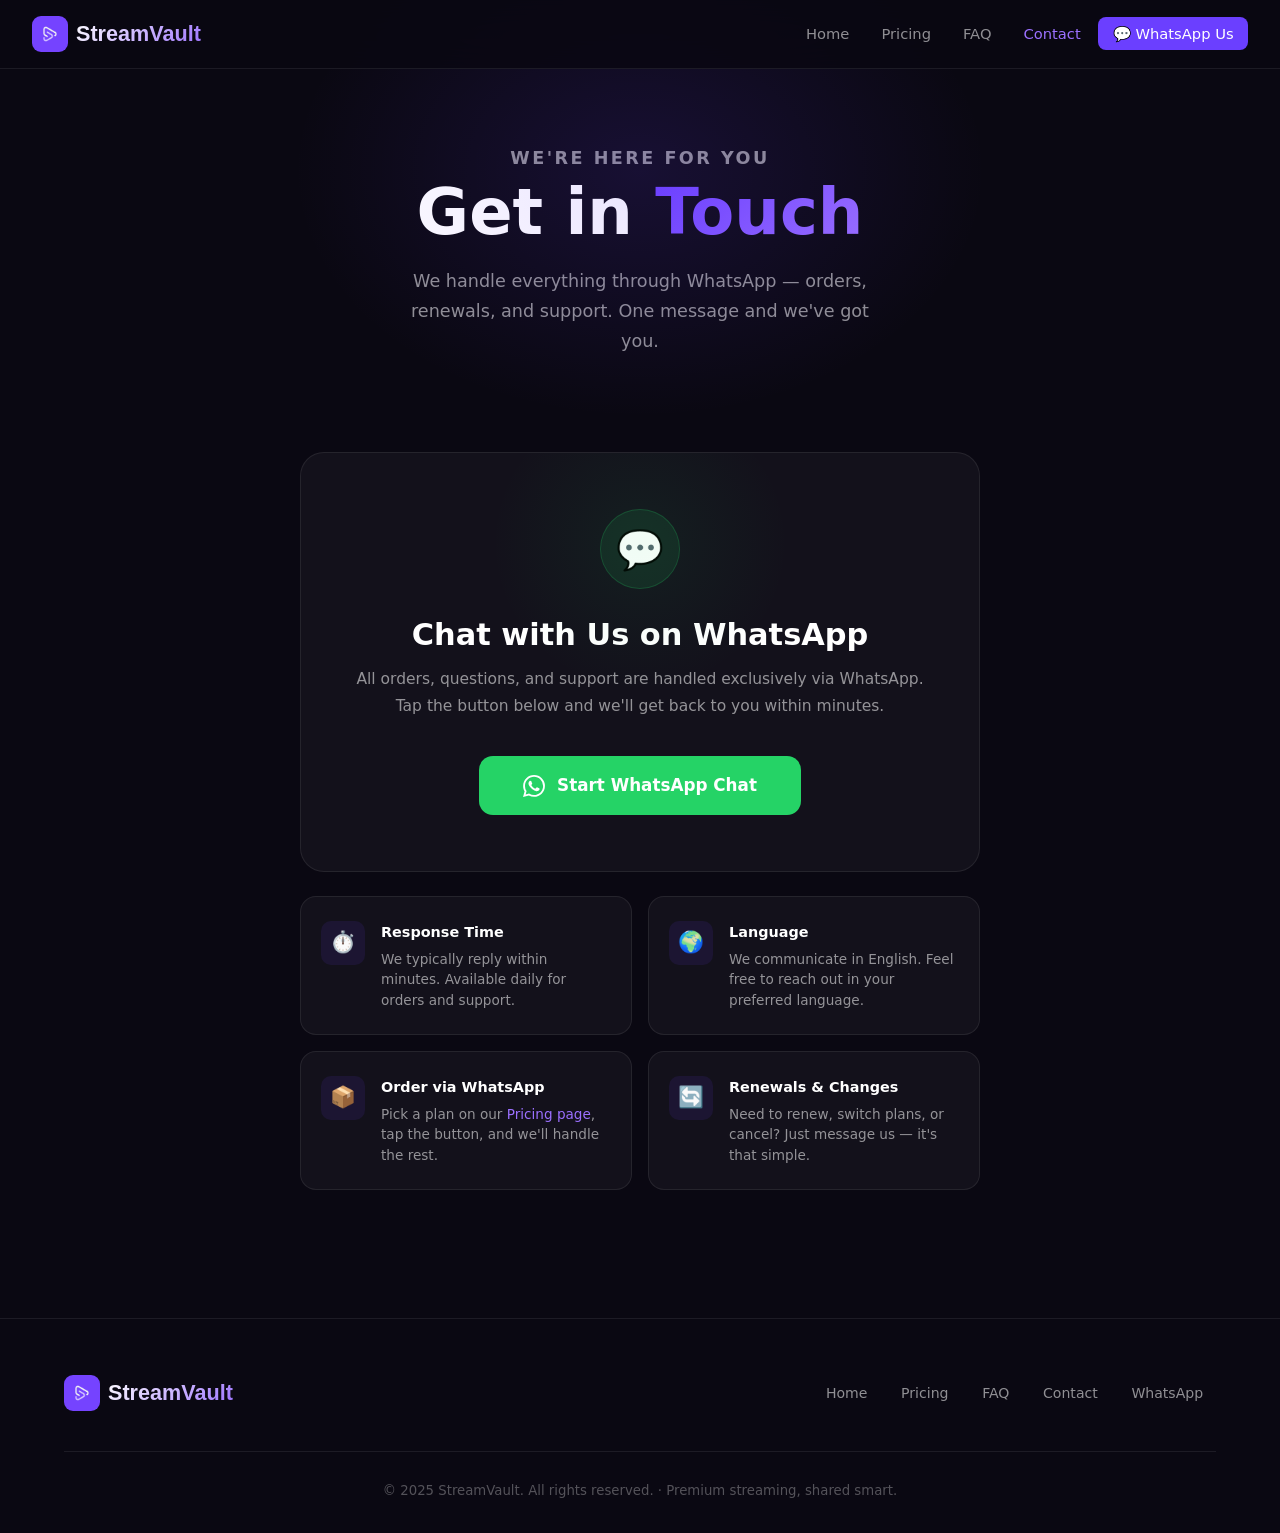
==== contact.html @ 56aa18d4 "Initial commit" ====
<!DOCTYPE html>
<html lang="en">
<head>
  <meta charset="UTF-8" />
  <meta name="viewport" content="width=device-width, initial-scale=1.0" />
  <title>Contact — StreamVault</title>
  <meta name="description" content="Get in touch with StreamVault via WhatsApp. We're available 24/7 to help you subscribe and manage your plans." />
  <link rel="preconnect" href="https://api.fontshare.com" />
  <link rel="stylesheet" href="https://api.fontshare.com/v2/css?f[]=clash-display@400,500,600,700&f[]=satoshi@400,500,700&display=swap" />
  <link rel="stylesheet" href="styles.css" />
</head>
<body>

<!-- ── Navbar ─────────────────────────────────────── -->
<nav class="navbar">
  <a href="index.html" class="logo">
    <div class="vault-icon"><img src="logo-icon.png.png" alt="StreamVault" /></div>
    <span class="name">StreamVault</span>
  </a>
  <ul class="nav-links">
    <li><a href="index.html">Home</a></li>
    <li><a href="pricing.html">Pricing</a></li>
    <li><a href="faq.html">FAQ</a></li>
    <li><a href="contact.html" class="active">Contact</a></li>
    <li><a href="https://wa.me/96170307798" target="_blank" rel="noopener" class="nav-cta">💬 WhatsApp Us</a></li>
  </ul>
  <button class="hamburger" aria-label="Toggle menu">
    <span></span><span></span><span></span>
  </button>
</nav>

<div class="mobile-menu">
  <a href="index.html">Home</a>
  <a href="pricing.html">Pricing</a>
  <a href="faq.html">FAQ</a>
  <a href="contact.html" class="active">Contact</a>
  <a href="https://wa.me/96170307798" target="_blank" rel="noopener" class="mob-cta">💬 WhatsApp Us</a>
</div>

<!-- ── Page Header ────────────────────────────────── -->
<div class="page-header">
  <div class="page-header-glow"></div>
  <div class="container">
    <p class="section-label">We're Here for You</p>
    <h1>Get in <span class="gradient-text">Touch</span></h1>
    <p>We handle everything through WhatsApp — orders, renewals, and support. One message and we've got you.</p>
  </div>
</div>

<!-- ── Contact Section ────────────────────────────── -->
<section class="section" style="padding-top: 1rem;">
  <div class="container">
    <div class="contact-wrap">

      <!-- Main WhatsApp Card -->
      <div class="contact-card fade-up">
        <div class="wa-icon-wrap">💬</div>
        <h2 class="contact-title">Chat with Us on WhatsApp</h2>
        <p class="contact-desc">
          All orders, questions, and support are handled exclusively via WhatsApp. Tap the button below and we'll get back to you within minutes.
        </p>
        <a href="https://wa.me/96170307798?text=Hi!%20I%20want%20to%20know%20more%20about%20StreamVault." target="_blank" rel="noopener" class="btn-wa-large">
          <svg width="22" height="22" viewBox="0 0 24 24" fill="currentColor" aria-hidden="true">
            <path d="M17.472 14.382c-.297-.149-1.758-.867-2.03-.967-.273-.099-.471-.148-.67.15-.197.297-.767.966-.94 1.164-.173.199-.347.223-.644.075-.297-.15-1.255-.463-2.39-1.475-.883-.788-1.48-1.761-1.653-2.059-.173-.297-.018-.458.13-.606.134-.133.298-.347.446-.52.149-.174.198-.298.298-.497.099-.198.05-.371-.025-.52-.075-.149-.669-1.612-.916-2.207-.242-.579-.487-.5-.669-.51-.173-.008-.371-.01-.57-.01-.198 0-.52.074-.792.372-.272.297-1.04 1.016-1.04 2.479 0 1.462 1.065 2.875 1.213 3.074.149.198 2.096 3.2 5.077 4.487.709.306 1.262.489 1.694.625.712.227 1.36.195 1.871.118.571-.085 1.758-.719 2.006-1.413.248-.694.248-1.289.173-1.413-.074-.124-.272-.198-.57-.347m-5.421 7.403h-.004a9.87 9.87 0 01-5.031-1.378l-.361-.214-3.741.982.998-3.648-.235-.374a9.86 9.86 0 01-1.51-5.26c.001-5.45 4.436-9.884 9.888-9.884 2.64 0 5.122 1.03 6.988 2.898a9.825 9.825 0 012.893 6.994c-.003 5.45-4.437 9.884-9.885 9.884m8.413-18.297A11.815 11.815 0 0012.05 0C5.495 0 .16 5.335.157 11.892c0 2.096.547 4.142 1.588 5.945L.057 24l6.305-1.654a11.882 11.882 0 005.683 1.448h.005c6.554 0 11.89-5.335 11.893-11.893a11.821 11.821 0 00-3.48-8.413Z"/>
          </svg>
          Start WhatsApp Chat
        </a>
      </div>

      <!-- Info Cards -->
      <div class="contact-info-grid">

        <div class="info-card fade-up">
          <div class="info-icon">⏱️</div>
          <div>
            <div class="info-title">Response Time</div>
            <div class="info-text">We typically reply within minutes. Available daily for orders and support.</div>
          </div>
        </div>

        <div class="info-card fade-up">
          <div class="info-icon">🌍</div>
          <div>
            <div class="info-title">Language</div>
            <div class="info-text">We communicate in English. Feel free to reach out in your preferred language.</div>
          </div>
        </div>

        <div class="info-card fade-up">
          <div class="info-icon">📦</div>
          <div>
            <div class="info-title">Order via WhatsApp</div>
            <div class="info-text">Pick a plan on our <a href="pricing.html" style="color:var(--accent);">Pricing page</a>, tap the button, and we'll handle the rest.</div>
          </div>
        </div>

        <div class="info-card fade-up">
          <div class="info-icon">🔄</div>
          <div>
            <div class="info-title">Renewals &amp; Changes</div>
            <div class="info-text">Need to renew, switch plans, or cancel? Just message us — it's that simple.</div>
          </div>
        </div>

      </div>

    </div>
  </div>
</section>

<!-- ── Footer ─────────────────────────────────────── -->
<footer>
  <div class="container">
    <div class="footer-inner">
      <a href="index.html" class="logo">
        <div class="vault-icon"><img src="logo-icon.png.png" alt="StreamVault" /></div>
        <span class="name">StreamVault</span>
      </a>
      <div class="footer-links">
        <a href="index.html">Home</a>
        <a href="pricing.html">Pricing</a>
        <a href="faq.html">FAQ</a>
        <a href="contact.html">Contact</a>
        <a href="https://wa.me/96170307798" target="_blank" rel="noopener">WhatsApp</a>
      </div>
    </div>
    <div class="footer-copy">
      © 2025 StreamVault. All rights reserved. · Premium streaming, shared smart.
    </div>
  </div>
</footer>

<script src="script.js"></script>
</body>
</html>
---- styles.css ----
@import url('https://api.fontshare.com/v2/css?f[]=clash-display@400,500,600,700&f[]=satoshi@400,500,700&display=swap');

:root {
  --bg: #0A0812;
  --bg-2: #0F0B1A;
  --primary: #6B3FFF;
  --accent: #9B70FF;
  --text: #FFFFFF;
  --text-muted: rgba(255,255,255,0.55);
  --text-dim: rgba(255,255,255,0.3);
  --card-bg: rgba(255,255,255,0.04);
  --card-border: rgba(255,255,255,0.08);
  --nav-bg: rgba(10,8,18,0.85);
}

*, *::before, *::after {
  margin: 0; padding: 0; box-sizing: border-box;
}

html { scroll-behavior: smooth; }

body {
  background-color: var(--bg);
  color: var(--text);
  font-family: 'Satoshi', 'Inter', system-ui, sans-serif;
  line-height: 1.6;
  overflow-x: hidden;
}

h1, h2, h3, h4, h5, h6 {
  font-family: 'Clash Display', 'Inter', system-ui, sans-serif;
  line-height: 1.2;
}

a { text-decoration: none; color: inherit; }
img { max-width: 100%; display: block; }

/* ─── Utility ──────────────────────────────────── */

.gradient-text {
  background: linear-gradient(135deg, var(--primary) 0%, var(--accent) 100%);
  -webkit-background-clip: text;
  -webkit-text-fill-color: transparent;
  background-clip: text;
}

.container {
  max-width: 1200px;
  margin: 0 auto;
  padding: 0 1.5rem;
}

.section { padding: 6rem 0; }
.text-center { text-align: center; }

.section-label {
  font-size: 0.82rem;
  font-weight: 700;
  letter-spacing: 0.14em;
  text-transform: uppercase;
  color: var(--accent);
  margin-bottom: 1rem;
}

.section-title {
  font-size: clamp(2rem, 4vw, 3rem);
  font-weight: 700;
  margin-bottom: 1.25rem;
}

.section-desc {
  font-size: 1.05rem;
  color: var(--text-muted);
  max-width: 540px;
  margin: 0 auto 3.5rem;
  line-height: 1.7;
}

.btn {
  display: inline-flex;
  align-items: center;
  gap: 0.5rem;
  padding: 0.8rem 1.8rem;
  border-radius: 10px;
  font-weight: 600;
  font-size: 0.95rem;
  cursor: pointer;
  transition: all 0.25s ease;
  border: none;
  font-family: inherit;
  white-space: nowrap;
}

.btn-primary {
  background: var(--primary);
  color: #fff;
}

.btn-primary:hover {
  background: var(--accent);
  transform: translateY(-2px);
  box-shadow: 0 8px 30px rgba(107,63,255,0.4);
}

.btn-outline {
  background: transparent;
  color: var(--text);
  border: 1px solid var(--card-border);
}

.btn-outline:hover {
  border-color: var(--primary);
  color: var(--accent);
  transform: translateY(-2px);
}

.btn-whatsapp {
  background: #25D366;
  color: #fff;
  width: 100%;
  justify-content: center;
  font-size: 0.9rem;
  border-radius: 10px;
}

.btn-whatsapp:hover {
  background: #1ebe5d;
  transform: translateY(-2px);
  box-shadow: 0 8px 24px rgba(37,211,102,0.3);
}

/* ─── Navbar ───────────────────────────────────── */

.navbar {
  position: fixed;
  top: 0; left: 0; right: 0;
  z-index: 999;
  padding: 1rem 2rem;
  background: var(--nav-bg);
  backdrop-filter: blur(24px);
  -webkit-backdrop-filter: blur(24px);
  border-bottom: 1px solid var(--card-border);
  display: flex;
  align-items: center;
  justify-content: space-between;
  gap: 2rem;
}

.logo {
  font-family: 'Clash Display', sans-serif;
  font-size: 1.35rem;
  font-weight: 700;
  display: flex;
  align-items: center;
  gap: 0.5rem;
  white-space: nowrap;
}

.logo .vault-icon {
  width: 36px; height: 36px;
  border-radius: 9px;
  overflow: hidden;
  flex-shrink: 0;
  display: flex;
  align-items: center;
  justify-content: center;
}

.logo .vault-icon img {
  width: 100%;
  height: 100%;
  object-fit: cover;
  display: block;
}

.logo .name {
  background: linear-gradient(135deg, #fff, var(--accent));
  -webkit-background-clip: text;
  -webkit-text-fill-color: transparent;
  background-clip: text;
}

.nav-links {
  display: flex;
  align-items: center;
  gap: 0.2rem;
  list-style: none;
}

.nav-links a {
  padding: 0.5rem 0.9rem;
  border-radius: 8px;
  color: var(--text-muted);
  font-weight: 500;
  font-size: 0.92rem;
  transition: all 0.2s;
}

.nav-links a:hover { color: var(--text); background: rgba(255,255,255,0.05); }
.nav-links a.active { color: var(--accent); }

.nav-cta {
  background: var(--primary) !important;
  color: #fff !important;
}

.nav-cta:hover {
  background: var(--accent) !important;
  box-shadow: 0 4px 20px rgba(107,63,255,0.4);
}

.hamburger {
  display: none;
  flex-direction: column;
  gap: 5px;
  cursor: pointer;
  background: none;
  border: none;
  padding: 6px;
}

.hamburger span {
  display: block; width: 22px; height: 2px;
  background: var(--text); border-radius: 2px;
  transition: all 0.3s;
}

.hamburger.open span:nth-child(1) { transform: translateY(7px) rotate(45deg); }
.hamburger.open span:nth-child(2) { opacity: 0; }
.hamburger.open span:nth-child(3) { transform: translateY(-7px) rotate(-45deg); }

.mobile-menu {
  display: none;
  position: fixed;
  top: 65px; left: 0; right: 0;
  background: var(--bg-2);
  border-bottom: 1px solid var(--card-border);
  padding: 0.75rem 1rem 1rem;
  z-index: 998;
  flex-direction: column;
  gap: 0.2rem;
}

.mobile-menu.open { display: flex; }

.mobile-menu a {
  padding: 0.75rem 1rem;
  border-radius: 8px;
  color: var(--text-muted);
  font-weight: 500;
  font-size: 0.95rem;
  transition: all 0.2s;
}

.mobile-menu a:hover, .mobile-menu a.active {
  background: rgba(255,255,255,0.05); color: var(--text);
}

.mobile-menu .mob-cta {
  background: var(--primary);
  color: #fff !important;
  text-align: center;
  margin-top: 0.5rem;
}

/* ─── Hero ─────────────────────────────────────── */

.hero {
  padding: 10rem 0 6rem;
  position: relative;
  overflow: hidden;
  text-align: center;
}

.hero-glow {
  position: absolute;
  top: -200px; left: 50%;
  transform: translateX(-50%);
  width: 900px; height: 700px;
  background: radial-gradient(ellipse at center, rgba(107,63,255,0.16) 0%, transparent 68%);
  pointer-events: none;
}

.hero-badge {
  display: inline-flex;
  align-items: center;
  gap: 0.5rem;
  background: rgba(107,63,255,0.1);
  border: 1px solid rgba(107,63,255,0.28);
  padding: 0.4rem 1.1rem;
  border-radius: 999px;
  font-size: 0.85rem;
  font-weight: 600;
  color: var(--accent);
  margin-bottom: 1.75rem;
}

.hero-title {
  font-size: clamp(2.8rem, 7vw, 5.5rem);
  font-weight: 700;
  margin-bottom: 1.5rem;
  letter-spacing: -0.02em;
}

.hero-sub {
  font-size: clamp(1rem, 2vw, 1.2rem);
  color: var(--text-muted);
  max-width: 520px;
  margin: 0 auto 2.5rem;
  line-height: 1.7;
}

.hero-ctas {
  display: flex;
  gap: 1rem;
  justify-content: center;
  flex-wrap: wrap;
}

.hero-scroll {
  margin-top: 5rem;
  display: flex;
  justify-content: center;
}

.scroll-indicator {
  width: 26px; height: 42px;
  border: 2px solid var(--card-border);
  border-radius: 13px;
  position: relative;
}

.scroll-indicator::after {
  content: '';
  position: absolute;
  top: 6px; left: 50%;
  transform: translateX(-50%);
  width: 4px; height: 8px;
  background: var(--accent);
  border-radius: 2px;
  animation: scroll-bounce 1.6s ease-in-out infinite;
}

@keyframes scroll-bounce {
  0%, 100% { transform: translateX(-50%) translateY(0); opacity: 1; }
  75% { transform: translateX(-50%) translateY(12px); opacity: 0; }
}

/* ─── Stats ────────────────────────────────────── */

.stats {
  padding: 3.5rem 0;
  border-top: 1px solid var(--card-border);
  border-bottom: 1px solid var(--card-border);
}

.stats-grid {
  display: grid;
  grid-template-columns: repeat(4, 1fr);
  gap: 1rem;
}

.stat-item { text-align: center; padding: 1.5rem 1rem; }

.stat-value {
  font-family: 'Clash Display', sans-serif;
  font-size: 2.75rem;
  font-weight: 700;
  background: linear-gradient(135deg, var(--primary), var(--accent));
  -webkit-background-clip: text;
  -webkit-text-fill-color: transparent;
  background-clip: text;
  line-height: 1;
  margin-bottom: 0.45rem;
}

.stat-label {
  font-size: 0.88rem;
  color: var(--text-muted);
}

/* ─── Services Grid ────────────────────────────── */

.services-grid {
  display: grid;
  grid-template-columns: repeat(3, 1fr);
  gap: 1.25rem;
}

.service-tile {
  background: var(--card-bg);
  border: 1px solid var(--card-border);
  border-radius: 16px;
  padding: 1.6rem 1.5rem;
  display: flex;
  align-items: center;
  gap: 1rem;
  transition: all 0.3s;
}

.service-tile:hover {
  border-color: rgba(107,63,255,0.38);
  background: rgba(107,63,255,0.06);
  transform: translateY(-3px);
  box-shadow: 0 12px 40px rgba(107,63,255,0.1);
}

.service-tile-icon {
  font-size: 1.9rem;
  width: 52px; height: 52px;
  display: flex; align-items: center; justify-content: center;
  background: rgba(107,63,255,0.1);
  border-radius: 12px;
  flex-shrink: 0;
}

.service-tile-name {
  font-family: 'Clash Display', sans-serif;
  font-weight: 600;
  font-size: 1rem;
}

.service-tile-sub {
  font-size: 0.83rem;
  color: var(--text-muted);
  margin-top: 0.2rem;
}

/* ─── How It Works ─────────────────────────────── */

.how-it-works {
  padding: 6rem 0;
  background: linear-gradient(180deg, transparent, rgba(107,63,255,0.04) 50%, transparent);
}

.steps-grid {
  display: grid;
  grid-template-columns: repeat(3, 1fr);
  gap: 2rem;
  position: relative;
}

.steps-grid::before {
  content: '';
  position: absolute;
  top: 28px;
  left: calc(16.67% + 1.5rem);
  right: calc(16.67% + 1.5rem);
  height: 1px;
  background: linear-gradient(90deg, transparent, var(--primary), var(--accent), transparent);
  opacity: 0.35;
  pointer-events: none;
}

.step-card {
  background: var(--card-bg);
  border: 1px solid var(--card-border);
  border-radius: 18px;
  padding: 2rem 1.75rem;
  text-align: center;
  transition: all 0.3s;
}

.step-card:hover {
  border-color: rgba(107,63,255,0.38);
  transform: translateY(-5px);
  box-shadow: 0 16px 50px rgba(107,63,255,0.12);
}

.step-number {
  width: 56px; height: 56px;
  background: linear-gradient(135deg, var(--primary), var(--accent));
  border-radius: 14px;
  display: flex; align-items: center; justify-content: center;
  font-family: 'Clash Display', sans-serif;
  font-size: 1.4rem;
  font-weight: 700;
  margin: 0 auto 1.25rem;
}

.step-title {
  font-size: 1.05rem;
  font-weight: 600;
  margin-bottom: 0.75rem;
}

.step-desc {
  font-size: 0.9rem;
  color: var(--text-muted);
  line-height: 1.7;
}

/* ─── CTA Section ──────────────────────────────── */

.cta-section { padding: 6rem 0; }

.cta-card {
  background: linear-gradient(135deg, rgba(107,63,255,0.14) 0%, rgba(155,112,255,0.07) 100%);
  border: 1px solid rgba(107,63,255,0.25);
  border-radius: 24px;
  padding: 5rem 2rem;
  text-align: center;
  position: relative;
  overflow: hidden;
}

.cta-card::before {
  content: '';
  position: absolute;
  top: -80px; left: 50%;
  transform: translateX(-50%);
  width: 400px; height: 400px;
  background: radial-gradient(circle, rgba(107,63,255,0.18), transparent 70%);
  pointer-events: none;
}

.cta-title {
  font-size: clamp(1.8rem, 3.5vw, 2.75rem);
  font-weight: 700;
  margin-bottom: 1rem;
}

.cta-desc {
  color: var(--text-muted);
  font-size: 1.05rem;
  margin-bottom: 2rem;
  max-width: 480px;
  margin-left: auto;
  margin-right: auto;
}

.cta-buttons {
  display: flex;
  gap: 1rem;
  justify-content: center;
  flex-wrap: wrap;
}

/* ─── Page Header ──────────────────────────────── */

.page-header {
  padding: 9rem 0 5rem;
  text-align: center;
  position: relative;
  overflow: hidden;
}

.page-header-glow {
  position: absolute;
  top: -80px; left: 50%;
  transform: translateX(-50%);
  width: 700px; height: 500px;
  background: radial-gradient(ellipse, rgba(107,63,255,0.14) 0%, transparent 70%);
  pointer-events: none;
}

.page-header h1 {
  font-size: clamp(2.5rem, 5vw, 4rem);
  font-weight: 700;
  margin-bottom: 1rem;
}

.page-header p {
  font-size: 1.1rem;
  color: var(--text-muted);
  max-width: 480px;
  margin: 0 auto;
  line-height: 1.7;
}

/* ─── Pricing Cards ────────────────────────────── */

.pricing-grid {
  display: grid;
  grid-template-columns: repeat(3, 1fr);
  gap: 1.5rem;
  align-items: start;
}

.pricing-card {
  background: var(--card-bg);
  border: 1px solid var(--card-border);
  border-radius: 22px;
  padding: 2.25rem;
  display: flex;
  flex-direction: column;
  position: relative;
  overflow: hidden;
  transition: all 0.3s;
}

.pricing-card:hover {
  border-color: rgba(107,63,255,0.4);
  transform: translateY(-6px);
  box-shadow: 0 24px 64px rgba(107,63,255,0.15);
}

.pricing-card.featured {
  background: linear-gradient(160deg, rgba(107,63,255,0.16) 0%, rgba(155,112,255,0.07) 100%);
  border-color: rgba(107,63,255,0.5);
}

.pricing-card.featured::before {
  content: '';
  position: absolute;
  top: 0; left: 0; right: 0;
  height: 3px;
  background: linear-gradient(90deg, var(--primary), var(--accent));
}

.popular-badge {
  position: absolute;
  top: 1.5rem; right: 1.5rem;
  background: linear-gradient(135deg, var(--primary), var(--accent));
  color: #fff;
  font-size: 0.7rem;
  font-weight: 700;
  letter-spacing: 0.1em;
  text-transform: uppercase;
  padding: 0.3rem 0.8rem;
  border-radius: 999px;
}

.card-icon {
  font-size: 2.25rem;
  margin-bottom: 0.75rem;
}

.card-name {
  font-size: 1.3rem;
  font-weight: 700;
  margin-bottom: 0.15rem;
}

.card-price {
  margin: 1.1rem 0 1.6rem;
}

.card-price .currency {
  font-family: 'Clash Display', sans-serif;
  font-size: 1.2rem;
  font-weight: 600;
  color: var(--accent);
  vertical-align: super;
}

.card-price .amount {
  font-family: 'Clash Display', sans-serif;
  font-size: 2.8rem;
  font-weight: 700;
  background: linear-gradient(135deg, var(--primary), var(--accent));
  -webkit-background-clip: text;
  -webkit-text-fill-color: transparent;
  background-clip: text;
  line-height: 1;
}

.card-price .period {
  font-size: 0.9rem;
  color: var(--text-muted);
  margin-left: 0.2rem;
}

.card-divider {
  border: none;
  border-top: 1px solid var(--card-border);
  margin-bottom: 1.5rem;
}

.card-features {
  list-style: none;
  display: flex;
  flex-direction: column;
  gap: 0.7rem;
  margin-bottom: 1.75rem;
  flex: 1;
}

.card-features li {
  display: flex;
  align-items: flex-start;
  gap: 0.65rem;
  font-size: 0.9rem;
  color: var(--text-muted);
}

.card-features li .check {
  color: var(--accent);
  font-weight: 700;
  font-size: 0.85rem;
  margin-top: 2px;
  flex-shrink: 0;
}

/* ─── FAQ ──────────────────────────────────────── */

.faq-list {
  max-width: 760px;
  margin: 0 auto;
  display: flex;
  flex-direction: column;
  gap: 1rem;
}

.faq-item {
  background: var(--card-bg);
  border: 1px solid var(--card-border);
  border-radius: 14px;
  overflow: hidden;
  transition: border-color 0.3s;
}

.faq-item.open { border-color: rgba(107,63,255,0.38); }

.faq-question {
  width: 100%;
  background: none;
  border: none;
  padding: 1.4rem 1.6rem;
  display: flex;
  align-items: center;
  justify-content: space-between;
  gap: 1rem;
  cursor: pointer;
  text-align: left;
  font-family: 'Clash Display', 'Inter', sans-serif;
  font-size: 1rem;
  font-weight: 600;
  color: var(--text);
  transition: color 0.3s;
}

.faq-question:hover { color: var(--accent); }

.faq-icon {
  width: 30px; height: 30px;
  background: rgba(107,63,255,0.1);
  border-radius: 50%;
  display: flex; align-items: center; justify-content: center;
  flex-shrink: 0;
  transition: all 0.3s;
  color: var(--accent);
  font-size: 1.2rem;
  font-weight: 300;
  line-height: 1;
}

.faq-item.open .faq-icon {
  background: var(--primary);
  color: #fff;
  transform: rotate(45deg);
}

.faq-answer {
  max-height: 0;
  overflow: hidden;
  transition: max-height 0.38s ease;
}

.faq-answer-inner {
  padding: 0 1.6rem 1.4rem;
  border-top: 1px solid var(--card-border);
  padding-top: 1.1rem;
  color: var(--text-muted);
  font-size: 0.95rem;
  line-height: 1.75;
}

/* ─── Contact ──────────────────────────────────── */

.contact-wrap {
  max-width: 680px;
  margin: 0 auto;
}

.contact-card {
  background: var(--card-bg);
  border: 1px solid var(--card-border);
  border-radius: 24px;
  padding: 3.5rem 2.5rem;
  text-align: center;
  margin-bottom: 1.5rem;
  position: relative;
  overflow: hidden;
}

.contact-card::before {
  content: '';
  position: absolute;
  top: -60px; left: 50%;
  transform: translateX(-50%);
  width: 300px; height: 300px;
  background: radial-gradient(circle, rgba(37,211,102,0.07), transparent 70%);
  pointer-events: none;
}

.wa-icon-wrap {
  width: 80px; height: 80px;
  background: rgba(37,211,102,0.1);
  border: 1px solid rgba(37,211,102,0.2);
  border-radius: 50%;
  display: flex; align-items: center; justify-content: center;
  font-size: 2.4rem;
  margin: 0 auto 1.75rem;
}

.contact-title {
  font-size: 1.9rem;
  font-weight: 700;
  margin-bottom: 0.75rem;
}

.contact-desc {
  color: var(--text-muted);
  margin-bottom: 2.25rem;
  line-height: 1.75;
  font-size: 0.97rem;
}

.btn-wa-large {
  display: inline-flex;
  align-items: center;
  gap: 0.75rem;
  background: #25D366;
  color: #fff;
  padding: 1rem 2.75rem;
  border-radius: 14px;
  font-size: 1.05rem;
  font-weight: 700;
  transition: all 0.25s;
}

.btn-wa-large:hover {
  background: #1ebe5d;
  transform: translateY(-3px);
  box-shadow: 0 14px 40px rgba(37,211,102,0.32);
}

.contact-info-grid {
  display: grid;
  grid-template-columns: repeat(2, 1fr);
  gap: 1rem;
}

.info-card {
  background: var(--card-bg);
  border: 1px solid var(--card-border);
  border-radius: 16px;
  padding: 1.5rem 1.25rem;
  display: flex;
  align-items: flex-start;
  gap: 1rem;
  transition: border-color 0.3s;
}

.info-card:hover { border-color: rgba(107,63,255,0.3); }

.info-icon {
  font-size: 1.3rem;
  width: 44px; height: 44px;
  background: rgba(107,63,255,0.1);
  border-radius: 10px;
  display: flex; align-items: center; justify-content: center;
  flex-shrink: 0;
}

.info-title {
  font-weight: 700;
  font-size: 0.9rem;
  margin-bottom: 0.3rem;
}

.info-text {
  font-size: 0.85rem;
  color: var(--text-muted);
  line-height: 1.5;
}

/* ─── Footer ───────────────────────────────────── */

footer {
  border-top: 1px solid var(--card-border);
  padding: 3.5rem 0 2rem;
  margin-top: 2rem;
}

.footer-inner {
  display: flex;
  align-items: center;
  justify-content: space-between;
  gap: 2rem;
  flex-wrap: wrap;
  margin-bottom: 2.5rem;
}

.footer-links {
  display: flex;
  gap: 0.5rem;
  flex-wrap: wrap;
  align-items: center;
}

.footer-links a {
  padding: 0.4rem 0.8rem;
  border-radius: 6px;
  color: var(--text-muted);
  font-size: 0.88rem;
  transition: color 0.2s;
}

.footer-links a:hover { color: var(--text); }

.footer-copy {
  text-align: center;
  color: var(--text-dim);
  font-size: 0.83rem;
  border-top: 1px solid var(--card-border);
  padding-top: 1.75rem;
}

/* ─── Brand Logos ──────────────────────────────── */

.brand-logo {
  border-radius: 14px;
  display: flex;
  align-items: center;
  justify-content: center;
  flex-shrink: 0;
}

.brand-logo img {
  object-fit: contain;
  display: block;
}

.brand-letter {
  font-family: 'Clash Display', sans-serif;
  font-weight: 700;
  color: #fff;
  line-height: 1;
}

/* Inside pricing cards */
.pricing-card .brand-logo {
  width: 60px; height: 60px;
  border-radius: 14px;
  margin-bottom: 1rem;
}
.pricing-card .brand-logo img { width: 34px; height: 34px; }
.pricing-card .brand-letter { font-size: 1.7rem; }

/* Inside service tiles */
.service-tile .brand-logo {
  width: 52px; height: 52px;
  border-radius: 12px;
}
.service-tile .brand-logo img { width: 28px; height: 28px; }
.service-tile .brand-letter { font-size: 1.4rem; }

/* Brand background colors */
.bg-netflix  { background: #E50914; }
.bg-shahid   { background: #0E4FF5; }
.bg-disney   { background: #0C3992; }
.bg-amazon   { background: #FF9900; }
.bg-spotify  { background: #1DB954; }
.bg-anghami  { background: #E8154B; }

/* ─── Animations ───────────────────────────────── */

.fade-up {
  opacity: 0;
  transform: translateY(28px);
  transition: opacity 0.65s ease, transform 0.65s ease;
}

.fade-up.visible {
  opacity: 1;
  transform: translateY(0);
}

/* Staggered children */
.fade-up:nth-child(2) { transition-delay: 0.08s; }
.fade-up:nth-child(3) { transition-delay: 0.16s; }
.fade-up:nth-child(4) { transition-delay: 0.24s; }
.fade-up:nth-child(5) { transition-delay: 0.32s; }
.fade-up:nth-child(6) { transition-delay: 0.40s; }

/* ─── Responsive ───────────────────────────────── */

@media (max-width: 960px) {
  .services-grid, .steps-grid, .pricing-grid {
    grid-template-columns: repeat(2, 1fr);
  }
  .stats-grid { grid-template-columns: repeat(2, 1fr); }
  .steps-grid::before { display: none; }
}

@media (max-width: 600px) {
  .navbar { padding: 0.9rem 1.25rem; }
  .nav-links { display: none; }
  .hamburger { display: flex; }

  .services-grid, .steps-grid, .pricing-grid, .contact-info-grid {
    grid-template-columns: 1fr;
  }

  .section { padding: 4rem 0; }
  .hero { padding: 8.5rem 0 5rem; }
  .cta-card { padding: 3.5rem 1.5rem; }
  .contact-card { padding: 2.5rem 1.5rem; }
  .hero-ctas, .cta-buttons { flex-direction: column; align-items: center; }
  .pricing-card.featured { order: -1; }
  .footer-inner { flex-direction: column; text-align: center; }
  .footer-links { justify-content: center; }
  .stat-value { font-size: 2.2rem; }
}
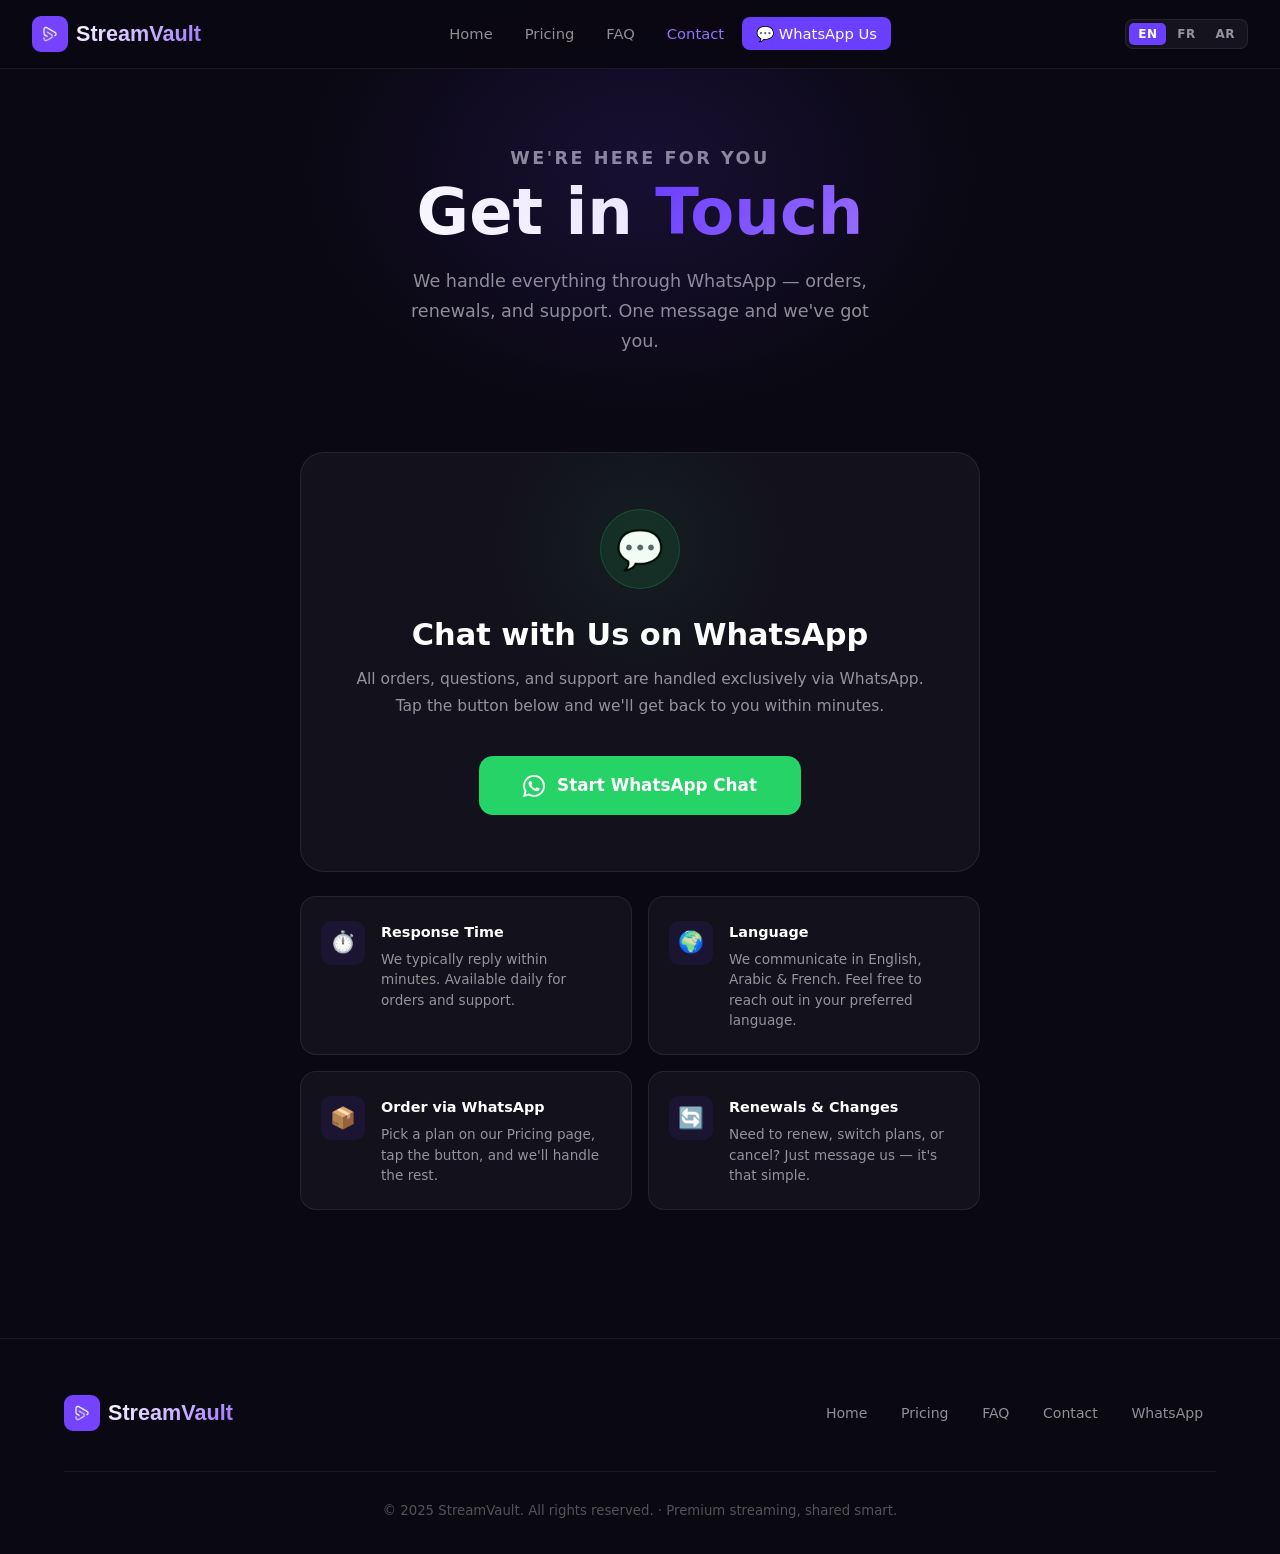
==== commit d0de8d77: "Add per-card billing toggle and EN/FR/AR language switcher" ====
--- a/contact.html
+++ b/contact.html
@@ -18,32 +18,37 @@
     <span class="name">StreamVault</span>
   </a>
   <ul class="nav-links">
-    <li><a href="index.html">Home</a></li>
-    <li><a href="pricing.html">Pricing</a></li>
-    <li><a href="faq.html">FAQ</a></li>
-    <li><a href="contact.html" class="active">Contact</a></li>
-    <li><a href="https://wa.me/96170307798" target="_blank" rel="noopener" class="nav-cta">💬 WhatsApp Us</a></li>
+    <li><a href="index.html" data-i18n="nav.home">Home</a></li>
+    <li><a href="pricing.html" data-i18n="nav.pricing">Pricing</a></li>
+    <li><a href="faq.html" data-i18n="nav.faq">FAQ</a></li>
+    <li><a href="contact.html" class="active" data-i18n="nav.contact">Contact</a></li>
+    <li><a href="https://wa.me/96170307798" target="_blank" rel="noopener" class="nav-cta" data-i18n="nav.whatsapp">💬 WhatsApp Us</a></li>
   </ul>
+  <div class="lang-switcher">
+    <button class="lang-btn active" data-lang="en">EN</button>
+    <button class="lang-btn" data-lang="fr">FR</button>
+    <button class="lang-btn" data-lang="ar">AR</button>
+  </div>
   <button class="hamburger" aria-label="Toggle menu">
     <span></span><span></span><span></span>
   </button>
 </nav>
 
 <div class="mobile-menu">
-  <a href="index.html">Home</a>
-  <a href="pricing.html">Pricing</a>
-  <a href="faq.html">FAQ</a>
-  <a href="contact.html" class="active">Contact</a>
-  <a href="https://wa.me/96170307798" target="_blank" rel="noopener" class="mob-cta">💬 WhatsApp Us</a>
+  <a href="index.html" data-i18n="nav.home">Home</a>
+  <a href="pricing.html" data-i18n="nav.pricing">Pricing</a>
+  <a href="faq.html" data-i18n="nav.faq">FAQ</a>
+  <a href="contact.html" class="active" data-i18n="nav.contact">Contact</a>
+  <a href="https://wa.me/96170307798" target="_blank" rel="noopener" class="mob-cta" data-i18n="nav.whatsapp">💬 WhatsApp Us</a>
 </div>
 
 <!-- ── Page Header ────────────────────────────────── -->
 <div class="page-header">
   <div class="page-header-glow"></div>
   <div class="container">
-    <p class="section-label">We're Here for You</p>
-    <h1>Get in <span class="gradient-text">Touch</span></h1>
-    <p>We handle everything through WhatsApp — orders, renewals, and support. One message and we've got you.</p>
+    <p class="section-label" data-i18n="contact.label">We're Here for You</p>
+    <h1 data-i18n-html="contact.title">Get in <span class="gradient-text">Touch</span></h1>
+    <p data-i18n="contact.desc">We handle everything through WhatsApp — orders, renewals, and support. One message and we've got you.</p>
   </div>
 </div>
 
@@ -55,15 +60,15 @@
       <!-- Main WhatsApp Card -->
       <div class="contact-card fade-up">
         <div class="wa-icon-wrap">💬</div>
-        <h2 class="contact-title">Chat with Us on WhatsApp</h2>
-        <p class="contact-desc">
+        <h2 class="contact-title" data-i18n="contact.wa.title">Chat with Us on WhatsApp</h2>
+        <p class="contact-desc" data-i18n="contact.wa.desc">
           All orders, questions, and support are handled exclusively via WhatsApp. Tap the button below and we'll get back to you within minutes.
         </p>
         <a href="https://wa.me/96170307798?text=Hi!%20I%20want%20to%20know%20more%20about%20StreamVault." target="_blank" rel="noopener" class="btn-wa-large">
           <svg width="22" height="22" viewBox="0 0 24 24" fill="currentColor" aria-hidden="true">
             <path d="M17.472 14.382c-.297-.149-1.758-.867-2.03-.967-.273-.099-.471-.148-.67.15-.197.297-.767.966-.94 1.164-.173.199-.347.223-.644.075-.297-.15-1.255-.463-2.39-1.475-.883-.788-1.48-1.761-1.653-2.059-.173-.297-.018-.458.13-.606.134-.133.298-.347.446-.52.149-.174.198-.298.298-.497.099-.198.05-.371-.025-.52-.075-.149-.669-1.612-.916-2.207-.242-.579-.487-.5-.669-.51-.173-.008-.371-.01-.57-.01-.198 0-.52.074-.792.372-.272.297-1.04 1.016-1.04 2.479 0 1.462 1.065 2.875 1.213 3.074.149.198 2.096 3.2 5.077 4.487.709.306 1.262.489 1.694.625.712.227 1.36.195 1.871.118.571-.085 1.758-.719 2.006-1.413.248-.694.248-1.289.173-1.413-.074-.124-.272-.198-.57-.347m-5.421 7.403h-.004a9.87 9.87 0 01-5.031-1.378l-.361-.214-3.741.982.998-3.648-.235-.374a9.86 9.86 0 01-1.51-5.26c.001-5.45 4.436-9.884 9.888-9.884 2.64 0 5.122 1.03 6.988 2.898a9.825 9.825 0 012.893 6.994c-.003 5.45-4.437 9.884-9.885 9.884m8.413-18.297A11.815 11.815 0 0012.05 0C5.495 0 .16 5.335.157 11.892c0 2.096.547 4.142 1.588 5.945L.057 24l6.305-1.654a11.882 11.882 0 005.683 1.448h.005c6.554 0 11.89-5.335 11.893-11.893a11.821 11.821 0 00-3.48-8.413Z"/>
           </svg>
-          Start WhatsApp Chat
+          <span data-i18n="contact.wa.btn">Start WhatsApp Chat</span>
         </a>
       </div>
 
@@ -73,32 +78,32 @@
         <div class="info-card fade-up">
           <div class="info-icon">⏱️</div>
           <div>
-            <div class="info-title">Response Time</div>
-            <div class="info-text">We typically reply within minutes. Available daily for orders and support.</div>
+            <div class="info-title" data-i18n="info1.title">Response Time</div>
+            <div class="info-text" data-i18n="info1.text">We typically reply within minutes. Available daily for orders and support.</div>
           </div>
         </div>
 
         <div class="info-card fade-up">
           <div class="info-icon">🌍</div>
           <div>
-            <div class="info-title">Language</div>
-            <div class="info-text">We communicate in English. Feel free to reach out in your preferred language.</div>
+            <div class="info-title" data-i18n="info2.title">Language</div>
+            <div class="info-text" data-i18n="info2.text">We communicate in English, Arabic & French. Feel free to reach out in your preferred language.</div>
           </div>
         </div>
 
         <div class="info-card fade-up">
           <div class="info-icon">📦</div>
           <div>
-            <div class="info-title">Order via WhatsApp</div>
-            <div class="info-text">Pick a plan on our <a href="pricing.html" style="color:var(--accent);">Pricing page</a>, tap the button, and we'll handle the rest.</div>
+            <div class="info-title" data-i18n="info3.title">Order via WhatsApp</div>
+            <div class="info-text" data-i18n="info3.text">Pick a plan on our Pricing page, tap the button, and we'll handle the rest.</div>
           </div>
         </div>
 
         <div class="info-card fade-up">
           <div class="info-icon">🔄</div>
           <div>
-            <div class="info-title">Renewals &amp; Changes</div>
-            <div class="info-text">Need to renew, switch plans, or cancel? Just message us — it's that simple.</div>
+            <div class="info-title" data-i18n="info4.title">Renewals &amp; Changes</div>
+            <div class="info-text" data-i18n="info4.text">Need to renew, switch plans, or cancel? Just message us — it's that simple.</div>
           </div>
         </div>
 
@@ -117,19 +122,20 @@
         <span class="name">StreamVault</span>
       </a>
       <div class="footer-links">
-        <a href="index.html">Home</a>
-        <a href="pricing.html">Pricing</a>
-        <a href="faq.html">FAQ</a>
-        <a href="contact.html">Contact</a>
+        <a href="index.html" data-i18n="nav.home">Home</a>
+        <a href="pricing.html" data-i18n="nav.pricing">Pricing</a>
+        <a href="faq.html" data-i18n="nav.faq">FAQ</a>
+        <a href="contact.html" data-i18n="nav.contact">Contact</a>
         <a href="https://wa.me/96170307798" target="_blank" rel="noopener">WhatsApp</a>
       </div>
     </div>
-    <div class="footer-copy">
+    <div class="footer-copy" data-i18n="footer.copy">
       © 2025 StreamVault. All rights reserved. · Premium streaming, shared smart.
     </div>
   </div>
 </footer>
 
+<script src="translations.js"></script>
 <script src="script.js"></script>
 </body>
 </html>
--- a/styles.css
+++ b/styles.css
@@ -398,6 +398,31 @@
   transition: all 0.3s;
 }
 
+/* ─── Back Button ──────────────────────────────── */
+.back-btn {
+  display: inline-flex;
+  align-items: center;
+  justify-content: center;
+  width: 36px;
+  height: 36px;
+  background: rgba(107,63,255,0.1);
+  border: 1px solid rgba(107,63,255,0.25);
+  color: var(--accent);
+  border-radius: 10px;
+  font-size: 1.1rem;
+  font-family: inherit;
+  cursor: pointer;
+  transition: all 0.2s;
+}
+
+.back-btn:hover {
+  background: rgba(107,63,255,0.2);
+  border-color: var(--primary);
+  transform: translateX(-3px);
+}
+
+a.service-tile { color: inherit; }
+
 .service-tile:hover {
   border-color: rgba(107,63,255,0.38);
   background: rgba(107,63,255,0.06);
@@ -918,6 +943,63 @@
   padding-top: 1.75rem;
 }
 
+/* ─── Service Logo Images ──────────────────────── */
+
+.service-logo-img {
+  object-fit: cover;
+  flex-shrink: 0;
+  display: block;
+}
+
+.pricing-card .service-logo-img {
+  width: 62px; height: 62px;
+  border-radius: 16px;
+  margin-bottom: 1rem;
+}
+
+.service-tile .service-logo-img {
+  width: 52px; height: 52px;
+  border-radius: 12px;
+}
+
+/* Full Account option on Netflix cards */
+.full-account-opt {
+  margin-top: 0.85rem;
+  padding-top: 0.85rem;
+  border-top: 1px solid var(--card-border);
+  text-align: center;
+}
+
+.full-account-label {
+  font-size: 0.77rem;
+  color: var(--text-dim);
+  margin-bottom: 0.5rem;
+}
+
+.btn-full-account {
+  display: flex;
+  align-items: center;
+  justify-content: center;
+  gap: 0.4rem;
+  background: transparent;
+  border: 1px solid rgba(107,63,255,0.35);
+  color: var(--accent);
+  padding: 0.6rem 1rem;
+  border-radius: 8px;
+  font-size: 0.82rem;
+  font-weight: 600;
+  transition: all 0.2s;
+  font-family: inherit;
+  text-decoration: none;
+  width: 100%;
+}
+
+.btn-full-account:hover {
+  background: rgba(107,63,255,0.1);
+  border-color: var(--primary);
+  transform: translateY(-1px);
+}
+
 /* ─── Brand Logos ──────────────────────────────── */
 
 .brand-logo {
@@ -964,6 +1046,69 @@
 .bg-amazon   { background: #FF9900; }
 .bg-spotify  { background: #1DB954; }
 .bg-anghami  { background: #E8154B; }
+
+/* ─── Language Switcher ────────────────────────── */
+
+.lang-switcher {
+  display: flex;
+  align-items: center;
+  gap: 2px;
+  background: rgba(255,255,255,0.05);
+  border: 1px solid var(--card-border);
+  border-radius: 8px;
+  padding: 3px;
+}
+
+.lang-btn {
+  padding: 0.25rem 0.55rem;
+  border: none;
+  background: transparent;
+  color: var(--text-muted);
+  font-size: 0.75rem;
+  font-weight: 700;
+  letter-spacing: 0.05em;
+  cursor: pointer;
+  border-radius: 5px;
+  transition: all 0.2s;
+  font-family: inherit;
+}
+
+.lang-btn:hover { color: var(--text); }
+
+.lang-btn.active {
+  background: var(--primary);
+  color: #fff;
+}
+
+/* ─── Per-Card Billing Toggle ──────────────────── */
+
+.card-bill-toggle {
+  display: flex;
+  background: rgba(255,255,255,0.05);
+  border: 1px solid rgba(255,255,255,0.08);
+  border-radius: 8px;
+  padding: 3px;
+  margin: 0.6rem 0 1rem;
+}
+
+.cbill {
+  flex: 1;
+  padding: 0.3rem 0;
+  border: none;
+  background: transparent;
+  color: var(--text-muted);
+  font-size: 0.78rem;
+  font-weight: 700;
+  cursor: pointer;
+  border-radius: 5px;
+  transition: all 0.2s;
+  font-family: inherit;
+}
+
+.cbill.cbill-active {
+  background: var(--primary);
+  color: #fff;
+}
 
 /* ─── Animations ───────────────────────────────── */
 
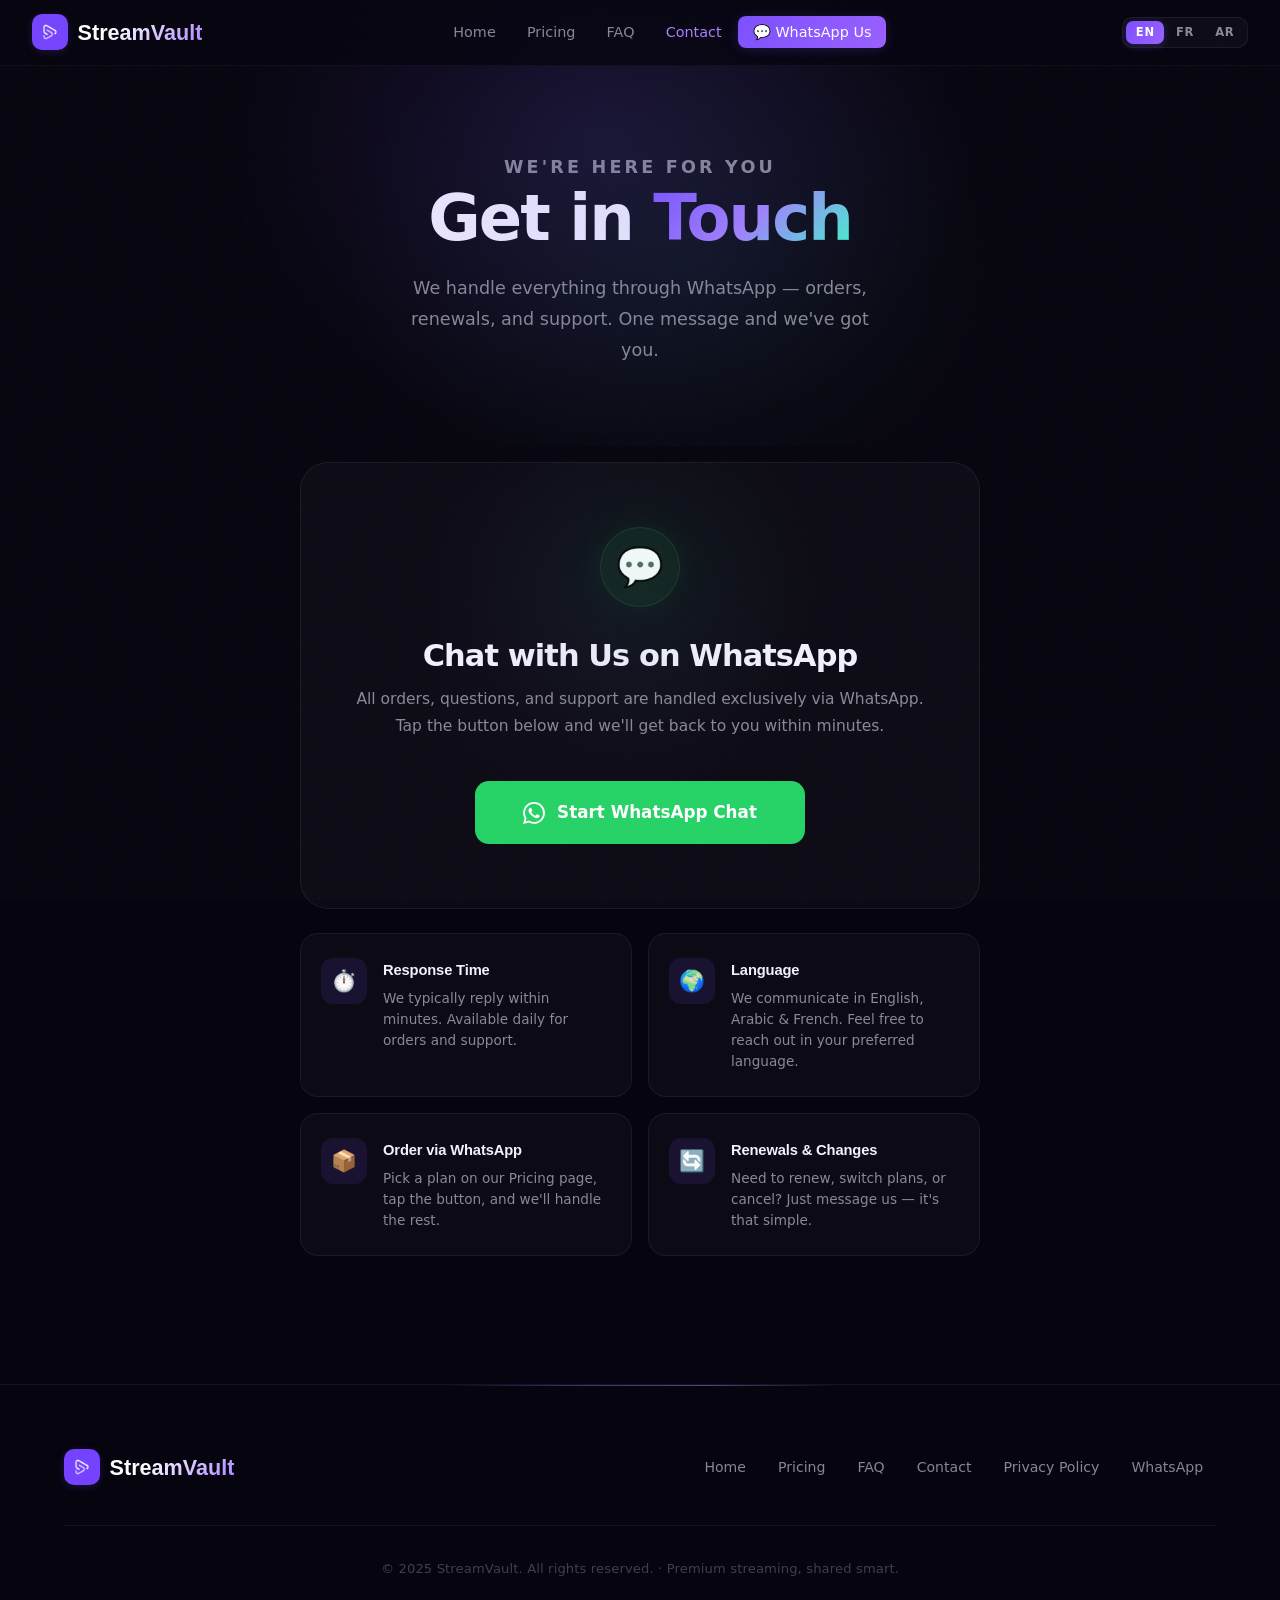
==== commit 2e24804a: "Move website files back to root for GitHub Pages compatibility GitHub Pages only supports / (root) o" ====
--- a/contact.html
+++ b/contact.html
@@ -126,6 +126,7 @@
         <a href="pricing.html" data-i18n="nav.pricing">Pricing</a>
         <a href="faq.html" data-i18n="nav.faq">FAQ</a>
         <a href="contact.html" data-i18n="nav.contact">Contact</a>
+        <a href="privacy.html">Privacy Policy</a>
         <a href="https://wa.me/96170307798" target="_blank" rel="noopener">WhatsApp</a>
       </div>
     </div>
--- a/styles.css
+++ b/styles.css
@@ -1,16 +1,55 @@
 @import url('https://api.fontshare.com/v2/css?f[]=clash-display@400,500,600,700&f[]=satoshi@400,500,700&display=swap');
 
+/* ═══════════════════════════════════════════════════
+   StreamVault — Elevated Design System
+   ═══════════════════════════════════════════════════ */
+
 :root {
-  --bg: #0A0812;
-  --bg-2: #0F0B1A;
-  --primary: #6B3FFF;
-  --accent: #9B70FF;
-  --text: #FFFFFF;
-  --text-muted: rgba(255,255,255,0.55);
-  --text-dim: rgba(255,255,255,0.3);
-  --card-bg: rgba(255,255,255,0.04);
-  --card-border: rgba(255,255,255,0.08);
-  --nav-bg: rgba(10,8,18,0.85);
+  /* Surface system */
+  --bg:          #06040E;
+  --bg-2:        #0C0818;
+  --bg-elevated: #110D20;
+  --bg-floating: #18122E;
+
+  /* Brand palette */
+  --primary:     #7B4FFF;
+  --primary-dim: rgba(123,79,255,0.12);
+  --accent:      #A87FFF;
+  --accent-glow: rgba(168,127,255,0.25);
+  --mint:        #3CFFC8;
+  --mint-dim:    rgba(60,255,200,0.08);
+
+  /* Text hierarchy */
+  --text:        #F4F0FF;
+  --text-muted:  rgba(244,240,255,0.55);
+  --text-dim:    rgba(244,240,255,0.25);
+
+  /* Card system */
+  --card-bg:     rgba(255,255,255,0.028);
+  --card-border: rgba(255,255,255,0.06);
+  --card-hover:  rgba(123,79,255,0.08);
+
+  /* Navbar */
+  --nav-bg:      rgba(6,4,14,0.82);
+
+  /* Shadows — layered, color-tinted */
+  --shadow-sm:   0 2px 8px rgba(123,79,255,0.06), 0 1px 3px rgba(0,0,0,0.3);
+  --shadow-md:   0 4px 16px rgba(123,79,255,0.08), 0 8px 32px rgba(0,0,0,0.25);
+  --shadow-lg:   0 8px 32px rgba(123,79,255,0.12), 0 24px 64px rgba(0,0,0,0.3);
+  --shadow-glow: 0 0 40px rgba(123,79,255,0.15), 0 0 80px rgba(123,79,255,0.06);
+
+  /* Spacing tokens */
+  --space-xs: 0.5rem;
+  --space-sm: 0.75rem;
+  --space-md: 1.25rem;
+  --space-lg: 2rem;
+  --space-xl: 3.5rem;
+  --space-2xl: 6rem;
+
+  /* Easing — spring-like curves */
+  --ease-out:    cubic-bezier(0.16, 1, 0.3, 1);
+  --ease-spring: cubic-bezier(0.34, 1.56, 0.64, 1);
+  --ease-smooth: cubic-bezier(0.25, 0.46, 0.45, 0.94);
 }
 
 *, *::before, *::after {
@@ -22,23 +61,50 @@
 body {
   background-color: var(--bg);
   color: var(--text);
-  font-family: 'Satoshi', 'Inter', system-ui, sans-serif;
-  line-height: 1.6;
+  font-family: 'Satoshi', system-ui, sans-serif;
+  line-height: 1.65;
   overflow-x: hidden;
+  -webkit-font-smoothing: antialiased;
+  -moz-osx-font-smoothing: grayscale;
 }
 
 h1, h2, h3, h4, h5, h6 {
-  font-family: 'Clash Display', 'Inter', system-ui, sans-serif;
-  line-height: 1.2;
-}
-
-a { text-decoration: none; color: inherit; }
+  font-family: 'Clash Display', system-ui, sans-serif;
+  line-height: 1.1;
+  letter-spacing: -0.03em;
+}
+
+a {
+  text-decoration: none;
+  color: inherit;
+  outline-offset: 3px;
+}
+
+a:focus-visible {
+  outline: 2px solid var(--accent);
+  border-radius: 4px;
+}
+
 img { max-width: 100%; display: block; }
 
-/* ─── Utility ──────────────────────────────────── */
+/* ═══ Noise Texture Overlay ═══════════════════════ */
+
+body::before {
+  content: '';
+  position: fixed;
+  inset: 0;
+  z-index: 9999;
+  pointer-events: none;
+  opacity: 0.035;
+  background-image: url("data:image/svg+xml,%3Csvg viewBox='0 0 256 256' xmlns='http://www.w3.org/2000/svg'%3E%3Cfilter id='n'%3E%3CfeTurbulence type='fractalNoise' baseFrequency='0.85' numOctaves='4' stitchTiles='stitch'/%3E%3C/filter%3E%3Crect width='100%25' height='100%25' filter='url(%23n)'/%3E%3C/svg%3E");
+  background-repeat: repeat;
+  background-size: 200px 200px;
+}
+
+/* ═══ Utility ═════════════════════════════════════ */
 
 .gradient-text {
-  background: linear-gradient(135deg, var(--primary) 0%, var(--accent) 100%);
+  background: linear-gradient(135deg, var(--primary) 0%, var(--accent) 50%, var(--mint) 100%);
   -webkit-background-clip: text;
   -webkit-text-fill-color: transparent;
   background-clip: text;
@@ -50,68 +116,105 @@
   padding: 0 1.5rem;
 }
 
-.section { padding: 6rem 0; }
+.section { padding: var(--space-2xl) 0; }
 .text-center { text-align: center; }
 
 .section-label {
-  font-size: 0.82rem;
-  font-weight: 700;
-  letter-spacing: 0.14em;
+  font-size: 0.75rem;
+  font-weight: 700;
+  letter-spacing: 0.18em;
   text-transform: uppercase;
-  color: var(--accent);
-  margin-bottom: 1rem;
+  color: var(--mint);
+  margin-bottom: var(--space-md);
+  display: inline-flex;
+  align-items: center;
+  gap: 0.5rem;
+}
+
+.section-label::before {
+  content: '';
+  width: 20px;
+  height: 1px;
+  background: var(--mint);
+  opacity: 0.5;
+}
+
+.text-center .section-label::before,
+.page-header .section-label::before {
+  display: none;
 }
 
 .section-title {
-  font-size: clamp(2rem, 4vw, 3rem);
-  font-weight: 700;
-  margin-bottom: 1.25rem;
+  font-size: clamp(2rem, 4vw, 3.2rem);
+  font-weight: 700;
+  margin-bottom: var(--space-md);
 }
 
 .section-desc {
   font-size: 1.05rem;
   color: var(--text-muted);
   max-width: 540px;
-  margin: 0 auto 3.5rem;
-  line-height: 1.7;
-}
+  margin: 0 auto var(--space-xl);
+  line-height: 1.75;
+}
+
+/* ═══ Buttons ═════════════════════════════════════ */
 
 .btn {
   display: inline-flex;
   align-items: center;
   gap: 0.5rem;
-  padding: 0.8rem 1.8rem;
-  border-radius: 10px;
+  padding: 0.85rem 2rem;
+  border-radius: 12px;
   font-weight: 600;
   font-size: 0.95rem;
   cursor: pointer;
-  transition: all 0.25s ease;
   border: none;
   font-family: inherit;
   white-space: nowrap;
-}
+  position: relative;
+  transition: transform 0.4s var(--ease-spring), box-shadow 0.4s var(--ease-out), background 0.3s var(--ease-out);
+}
+
+.btn:active { transform: scale(0.97); }
 
 .btn-primary {
-  background: var(--primary);
+  background: linear-gradient(135deg, var(--primary) 0%, #9B60FF 100%);
   color: #fff;
+  box-shadow: var(--shadow-sm), 0 0 0 1px rgba(123,79,255,0.3);
 }
 
 .btn-primary:hover {
-  background: var(--accent);
-  transform: translateY(-2px);
-  box-shadow: 0 8px 30px rgba(107,63,255,0.4);
+  transform: translateY(-3px);
+  box-shadow: var(--shadow-md), 0 0 40px rgba(123,79,255,0.25);
+}
+
+.btn-primary:focus-visible {
+  outline: 2px solid var(--mint);
+  outline-offset: 3px;
+}
+
+.btn-primary:active {
+  transform: translateY(-1px) scale(0.98);
 }
 
 .btn-outline {
   background: transparent;
   color: var(--text);
-  border: 1px solid var(--card-border);
+  border: 1px solid rgba(255,255,255,0.1);
+  box-shadow: inset 0 0 0 0 var(--primary-dim);
 }
 
 .btn-outline:hover {
   border-color: var(--primary);
   color: var(--accent);
-  transform: translateY(-2px);
+  transform: translateY(-3px);
+  box-shadow: inset 0 0 20px var(--primary-dim);
+}
+
+.btn-outline:focus-visible {
+  outline: 2px solid var(--accent);
+  outline-offset: 3px;
 }
 
 .btn-whatsapp {
@@ -120,30 +223,36 @@
   width: 100%;
   justify-content: center;
   font-size: 0.9rem;
-  border-radius: 10px;
+  border-radius: 12px;
+  box-shadow: 0 2px 12px rgba(37,211,102,0.15);
 }
 
 .btn-whatsapp:hover {
-  background: #1ebe5d;
-  transform: translateY(-2px);
-  box-shadow: 0 8px 24px rgba(37,211,102,0.3);
-}
-
-/* ─── Navbar ───────────────────────────────────── */
+  transform: translateY(-3px);
+  box-shadow: 0 8px 30px rgba(37,211,102,0.25), 0 0 60px rgba(37,211,102,0.08);
+}
+
+.btn-whatsapp:focus-visible {
+  outline: 2px solid #25D366;
+  outline-offset: 3px;
+}
+
+/* ═══ Navbar ══════════════════════════════════════ */
 
 .navbar {
   position: fixed;
   top: 0; left: 0; right: 0;
   z-index: 999;
-  padding: 1rem 2rem;
+  padding: 0.9rem 2rem;
   background: var(--nav-bg);
-  backdrop-filter: blur(24px);
-  -webkit-backdrop-filter: blur(24px);
-  border-bottom: 1px solid var(--card-border);
+  backdrop-filter: blur(30px) saturate(1.5);
+  -webkit-backdrop-filter: blur(30px) saturate(1.5);
+  border-bottom: 1px solid rgba(255,255,255,0.04);
   display: flex;
   align-items: center;
   justify-content: space-between;
   gap: 2rem;
+  transition: box-shadow 0.4s var(--ease-out), border-color 0.4s var(--ease-out);
 }
 
 .logo {
@@ -152,18 +261,19 @@
   font-weight: 700;
   display: flex;
   align-items: center;
-  gap: 0.5rem;
+  gap: 0.6rem;
   white-space: nowrap;
 }
 
 .logo .vault-icon {
   width: 36px; height: 36px;
-  border-radius: 9px;
+  border-radius: 10px;
   overflow: hidden;
   flex-shrink: 0;
   display: flex;
   align-items: center;
   justify-content: center;
+  box-shadow: 0 2px 8px rgba(123,79,255,0.2);
 }
 
 .logo .vault-icon img {
@@ -174,7 +284,7 @@
 }
 
 .logo .name {
-  background: linear-gradient(135deg, #fff, var(--accent));
+  background: linear-gradient(135deg, #fff 30%, var(--accent));
   -webkit-background-clip: text;
   -webkit-text-fill-color: transparent;
   background-clip: text;
@@ -183,7 +293,7 @@
 .nav-links {
   display: flex;
   align-items: center;
-  gap: 0.2rem;
+  gap: 0.15rem;
   list-style: none;
 }
 
@@ -192,21 +302,22 @@
   border-radius: 8px;
   color: var(--text-muted);
   font-weight: 500;
-  font-size: 0.92rem;
-  transition: all 0.2s;
-}
-
-.nav-links a:hover { color: var(--text); background: rgba(255,255,255,0.05); }
+  font-size: 0.9rem;
+  transition: color 0.25s var(--ease-out), background 0.25s var(--ease-out);
+}
+
+.nav-links a:hover { color: var(--text); background: rgba(255,255,255,0.04); }
 .nav-links a.active { color: var(--accent); }
 
 .nav-cta {
-  background: var(--primary) !important;
+  background: linear-gradient(135deg, var(--primary), #9B60FF) !important;
   color: #fff !important;
+  box-shadow: 0 2px 12px rgba(123,79,255,0.2);
 }
 
 .nav-cta:hover {
-  background: var(--accent) !important;
-  box-shadow: 0 4px 20px rgba(107,63,255,0.4);
+  box-shadow: 0 4px 24px rgba(123,79,255,0.35) !important;
+  transform: translateY(-1px);
 }
 
 .hamburger {
@@ -219,10 +330,15 @@
   padding: 6px;
 }
 
+.hamburger:focus-visible {
+  outline: 2px solid var(--accent);
+  border-radius: 4px;
+}
+
 .hamburger span {
   display: block; width: 22px; height: 2px;
   background: var(--text); border-radius: 2px;
-  transition: all 0.3s;
+  transition: transform 0.35s var(--ease-spring), opacity 0.25s var(--ease-out);
 }
 
 .hamburger.open span:nth-child(1) { transform: translateY(7px) rotate(45deg); }
@@ -232,41 +348,43 @@
 .mobile-menu {
   display: none;
   position: fixed;
-  top: 65px; left: 0; right: 0;
-  background: var(--bg-2);
+  top: 62px; left: 0; right: 0;
+  background: var(--bg-elevated);
   border-bottom: 1px solid var(--card-border);
   padding: 0.75rem 1rem 1rem;
   z-index: 998;
   flex-direction: column;
   gap: 0.2rem;
+  backdrop-filter: blur(20px);
+  -webkit-backdrop-filter: blur(20px);
 }
 
 .mobile-menu.open { display: flex; }
 
 .mobile-menu a {
   padding: 0.75rem 1rem;
-  border-radius: 8px;
+  border-radius: 10px;
   color: var(--text-muted);
   font-weight: 500;
   font-size: 0.95rem;
-  transition: all 0.2s;
+  transition: color 0.25s var(--ease-out), background 0.25s var(--ease-out);
 }
 
 .mobile-menu a:hover, .mobile-menu a.active {
-  background: rgba(255,255,255,0.05); color: var(--text);
+  background: rgba(255,255,255,0.04); color: var(--text);
 }
 
 .mobile-menu .mob-cta {
-  background: var(--primary);
+  background: linear-gradient(135deg, var(--primary), #9B60FF);
   color: #fff !important;
   text-align: center;
   margin-top: 0.5rem;
 }
 
-/* ─── Hero ─────────────────────────────────────── */
+/* ═══ Hero ════════════════════════════════════════ */
 
 .hero {
-  padding: 10rem 0 6rem;
+  padding: 11rem 0 7rem;
   position: relative;
   overflow: hidden;
   text-align: center;
@@ -274,40 +392,69 @@
 
 .hero-glow {
   position: absolute;
-  top: -200px; left: 50%;
+  top: -300px; left: 50%;
   transform: translateX(-50%);
-  width: 900px; height: 700px;
-  background: radial-gradient(ellipse at center, rgba(107,63,255,0.16) 0%, transparent 68%);
+  width: 1000px; height: 800px;
+  background:
+    radial-gradient(ellipse at 40% 30%, rgba(123,79,255,0.18) 0%, transparent 55%),
+    radial-gradient(ellipse at 60% 50%, rgba(60,255,200,0.06) 0%, transparent 50%),
+    radial-gradient(ellipse at 50% 70%, rgba(168,127,255,0.1) 0%, transparent 60%);
   pointer-events: none;
+  animation: heroGlowPulse 8s ease-in-out infinite alternate;
+}
+
+@keyframes heroGlowPulse {
+  0% { opacity: 0.8; transform: translateX(-50%) scale(1); }
+  100% { opacity: 1; transform: translateX(-50%) scale(1.08); }
 }
 
 .hero-badge {
   display: inline-flex;
   align-items: center;
   gap: 0.5rem;
-  background: rgba(107,63,255,0.1);
-  border: 1px solid rgba(107,63,255,0.28);
-  padding: 0.4rem 1.1rem;
+  background: var(--primary-dim);
+  border: 1px solid rgba(123,79,255,0.2);
+  padding: 0.45rem 1.25rem;
   border-radius: 999px;
-  font-size: 0.85rem;
+  font-size: 0.82rem;
   font-weight: 600;
   color: var(--accent);
+  margin-bottom: 2rem;
+  box-shadow: 0 0 30px rgba(123,79,255,0.08);
+  animation: badgeFadeIn 0.8s var(--ease-out) both;
+}
+
+@keyframes badgeFadeIn {
+  from { opacity: 0; transform: translateY(12px); }
+  to { opacity: 1; transform: translateY(0); }
+}
+
+.hero-title {
+  font-size: clamp(3rem, 7.5vw, 5.8rem);
+  font-weight: 700;
   margin-bottom: 1.75rem;
-}
-
-.hero-title {
-  font-size: clamp(2.8rem, 7vw, 5.5rem);
-  font-weight: 700;
-  margin-bottom: 1.5rem;
-  letter-spacing: -0.02em;
+  letter-spacing: -0.035em;
+  line-height: 1.05;
+  animation: titleReveal 1s var(--ease-out) 0.15s both;
+}
+
+@keyframes titleReveal {
+  from { opacity: 0; transform: translateY(30px); }
+  to { opacity: 1; transform: translateY(0); }
 }
 
 .hero-sub {
-  font-size: clamp(1rem, 2vw, 1.2rem);
+  font-size: clamp(1rem, 2vw, 1.15rem);
   color: var(--text-muted);
   max-width: 520px;
-  margin: 0 auto 2.5rem;
-  line-height: 1.7;
+  margin: 0 auto 2.75rem;
+  line-height: 1.8;
+  animation: subtitleReveal 1s var(--ease-out) 0.35s both;
+}
+
+@keyframes subtitleReveal {
+  from { opacity: 0; transform: translateY(20px); }
+  to { opacity: 1; transform: translateY(0); }
 }
 
 .hero-ctas {
@@ -315,17 +462,29 @@
   gap: 1rem;
   justify-content: center;
   flex-wrap: wrap;
+  animation: ctaReveal 1s var(--ease-out) 0.55s both;
+}
+
+@keyframes ctaReveal {
+  from { opacity: 0; transform: translateY(16px); }
+  to { opacity: 1; transform: translateY(0); }
 }
 
 .hero-scroll {
   margin-top: 5rem;
   display: flex;
   justify-content: center;
+  animation: scrollReveal 1s var(--ease-out) 0.8s both;
+}
+
+@keyframes scrollReveal {
+  from { opacity: 0; }
+  to { opacity: 1; }
 }
 
 .scroll-indicator {
   width: 26px; height: 42px;
-  border: 2px solid var(--card-border);
+  border: 2px solid rgba(255,255,255,0.1);
   border-radius: 13px;
   position: relative;
 }
@@ -338,20 +497,173 @@
   width: 4px; height: 8px;
   background: var(--accent);
   border-radius: 2px;
-  animation: scroll-bounce 1.6s ease-in-out infinite;
+  animation: scroll-bounce 1.8s var(--ease-smooth) infinite;
 }
 
 @keyframes scroll-bounce {
   0%, 100% { transform: translateX(-50%) translateY(0); opacity: 1; }
-  75% { transform: translateX(-50%) translateY(12px); opacity: 0; }
-}
-
-/* ─── Stats ────────────────────────────────────── */
+  75% { transform: translateX(-50%) translateY(14px); opacity: 0; }
+}
+
+/* ═══ Floating Geometric Shapes ═══════════════════ */
+
+.hero-content {
+  position: relative;
+  z-index: 10;
+}
+
+.hero-vignette {
+  position: absolute;
+  left: 0; right: 0;
+  height: 180px;
+  pointer-events: none;
+  z-index: 5;
+}
+.hero-vignette--top {
+  top: 0;
+  background: linear-gradient(to bottom, var(--bg), transparent);
+}
+.hero-vignette--bottom {
+  bottom: 0;
+  background: linear-gradient(to top, var(--bg), transparent);
+}
+
+/* Base shape styles */
+.hero-shape {
+  position: absolute;
+  z-index: 1;
+  pointer-events: none;
+  opacity: 0;
+  animation: shapeEntry 2s cubic-bezier(0.23, 0.86, 0.39, 0.96) forwards;
+}
+
+.hero-shape__inner {
+  width: 100%;
+  height: 100%;
+  border-radius: 9999px;
+  backdrop-filter: blur(2px);
+  -webkit-backdrop-filter: blur(2px);
+  border: 1.5px solid rgba(255,255,255,0.10);
+  box-shadow: 0 8px 32px rgba(255,255,255,0.08);
+  animation: shapeFloat 12s ease-in-out infinite;
+}
+
+/* Radial highlight on each shape */
+.hero-shape__inner::after {
+  content: '';
+  position: absolute;
+  inset: 0;
+  border-radius: 9999px;
+  background: radial-gradient(circle at 50% 50%, rgba(255,255,255,0.12), transparent 70%);
+}
+
+@keyframes shapeEntry {
+  from {
+    opacity: 0;
+    translate: 0 -60px;
+  }
+  to {
+    opacity: 1;
+    translate: 0 0;
+  }
+}
+
+@keyframes shapeFloat {
+  0%, 100% { translate: 0 0; }
+  50%      { translate: 0 -15px; }
+}
+
+/* Shape 1 — top-left, large, primary purple */
+.hero-shape--1 {
+  width: 550px; height: 130px;
+  top: 12%; left: -6%;
+  rotate: -12deg;
+  animation-delay: 0.3s;
+}
+.hero-shape--1 .hero-shape__inner {
+  background: linear-gradient(135deg, rgba(123,79,255,0.22), transparent 70%);
+  box-shadow: 0 8px 40px rgba(123,79,255,0.12);
+}
+
+/* Shape 2 — bottom-right, large, accent */
+.hero-shape--2 {
+  width: 480px; height: 115px;
+  top: 70%; right: -4%;
+  rotate: 14deg;
+  animation-delay: 0.5s;
+}
+.hero-shape--2 .hero-shape__inner {
+  background: linear-gradient(135deg, rgba(168,127,255,0.18), transparent 70%);
+  box-shadow: 0 8px 40px rgba(168,127,255,0.10);
+  animation-delay: -3s;
+}
+
+/* Shape 3 — bottom-left, medium, mint */
+.hero-shape--3 {
+  width: 320px; height: 85px;
+  bottom: 10%; left: 4%;
+  rotate: -6deg;
+  animation-delay: 0.4s;
+}
+.hero-shape--3 .hero-shape__inner {
+  background: linear-gradient(135deg, rgba(60,255,200,0.14), transparent 70%);
+  box-shadow: 0 8px 40px rgba(60,255,200,0.08);
+  animation-delay: -5s;
+}
+
+/* Shape 4 — top-right, small, primary */
+.hero-shape--4 {
+  width: 220px; height: 60px;
+  top: 10%; right: 14%;
+  rotate: 20deg;
+  animation-delay: 0.6s;
+}
+.hero-shape--4 .hero-shape__inner {
+  background: linear-gradient(135deg, rgba(123,79,255,0.16), transparent 70%);
+  box-shadow: 0 8px 32px rgba(123,79,255,0.08);
+  animation-delay: -7s;
+}
+
+/* Shape 5 — top-center-left, smallest, accent+mint */
+.hero-shape--5 {
+  width: 160px; height: 45px;
+  top: 6%; left: 22%;
+  rotate: -22deg;
+  animation-delay: 0.7s;
+}
+.hero-shape--5 .hero-shape__inner {
+  background: linear-gradient(135deg, rgba(168,127,255,0.14), rgba(60,255,200,0.06));
+  box-shadow: 0 8px 32px rgba(168,127,255,0.06);
+  animation-delay: -9s;
+}
+
+/* Reduced motion */
+@media (prefers-reduced-motion: reduce) {
+  .hero-shape {
+    animation: none;
+    opacity: 1;
+  }
+  .hero-shape__inner {
+    animation: none;
+  }
+}
+
+/* ═══ Stats ═══════════════════════════════════════ */
 
 .stats {
-  padding: 3.5rem 0;
+  padding: var(--space-xl) 0;
   border-top: 1px solid var(--card-border);
   border-bottom: 1px solid var(--card-border);
+  position: relative;
+}
+
+.stats::before {
+  content: '';
+  position: absolute;
+  inset: 0;
+  background: linear-gradient(90deg, transparent, var(--primary-dim), transparent);
+  opacity: 0.5;
+  pointer-events: none;
 }
 
 .stats-grid {
@@ -360,26 +672,41 @@
   gap: 1rem;
 }
 
-.stat-item { text-align: center; padding: 1.5rem 1rem; }
+.stat-item {
+  text-align: center;
+  padding: 1.75rem 1rem;
+  position: relative;
+}
+
+.stat-item::after {
+  content: '';
+  position: absolute;
+  right: 0; top: 25%; bottom: 25%;
+  width: 1px;
+  background: linear-gradient(transparent, var(--card-border), transparent);
+}
+
+.stat-item:last-child::after { display: none; }
 
 .stat-value {
   font-family: 'Clash Display', sans-serif;
-  font-size: 2.75rem;
-  font-weight: 700;
-  background: linear-gradient(135deg, var(--primary), var(--accent));
+  font-size: 3rem;
+  font-weight: 700;
+  background: linear-gradient(135deg, var(--primary), var(--accent), var(--mint));
   -webkit-background-clip: text;
   -webkit-text-fill-color: transparent;
   background-clip: text;
   line-height: 1;
-  margin-bottom: 0.45rem;
+  margin-bottom: 0.5rem;
 }
 
 .stat-label {
-  font-size: 0.88rem;
+  font-size: 0.85rem;
   color: var(--text-muted);
-}
-
-/* ─── Services Grid ────────────────────────────── */
+  letter-spacing: 0.02em;
+}
+
+/* ═══ Services Grid ═══════════════════════════════ */
 
 .services-grid {
   display: grid;
@@ -390,72 +717,106 @@
 .service-tile {
   background: var(--card-bg);
   border: 1px solid var(--card-border);
-  border-radius: 16px;
+  border-radius: 18px;
   padding: 1.6rem 1.5rem;
   display: flex;
   align-items: center;
   gap: 1rem;
-  transition: all 0.3s;
-}
-
-/* ─── Back Button ──────────────────────────────── */
+  position: relative;
+  overflow: hidden;
+  transition: transform 0.45s var(--ease-spring), border-color 0.35s var(--ease-out), box-shadow 0.35s var(--ease-out);
+}
+
+.service-tile::before {
+  content: '';
+  position: absolute;
+  inset: 0;
+  background: radial-gradient(circle at 30% 50%, var(--card-hover), transparent 70%);
+  opacity: 0;
+  transition: opacity 0.35s var(--ease-out);
+}
+
+.service-tile:hover::before { opacity: 1; }
+
+a.service-tile { color: inherit; }
+
+.service-tile:hover {
+  border-color: rgba(123,79,255,0.3);
+  transform: translateY(-4px);
+  box-shadow: var(--shadow-md);
+}
+
+.service-tile:focus-visible {
+  outline: 2px solid var(--accent);
+  outline-offset: 2px;
+}
+
+.service-tile:active {
+  transform: translateY(-2px) scale(0.98);
+}
+
+.service-tile-name {
+  font-family: 'Clash Display', sans-serif;
+  font-weight: 600;
+  font-size: 1rem;
+  position: relative;
+}
+
+.service-tile-sub {
+  font-size: 0.82rem;
+  color: var(--text-muted);
+  margin-top: 0.2rem;
+  position: relative;
+}
+
+/* ═══ Back Button ═════════════════════════════════ */
+
 .back-btn {
   display: inline-flex;
   align-items: center;
   justify-content: center;
-  width: 36px;
-  height: 36px;
-  background: rgba(107,63,255,0.1);
-  border: 1px solid rgba(107,63,255,0.25);
+  width: 38px;
+  height: 38px;
+  background: var(--primary-dim);
+  border: 1px solid rgba(123,79,255,0.2);
   color: var(--accent);
   border-radius: 10px;
   font-size: 1.1rem;
   font-family: inherit;
   cursor: pointer;
-  transition: all 0.2s;
+  transition: transform 0.35s var(--ease-spring), background 0.25s var(--ease-out), border-color 0.25s var(--ease-out);
 }
 
 .back-btn:hover {
-  background: rgba(107,63,255,0.2);
+  background: rgba(123,79,255,0.18);
   border-color: var(--primary);
-  transform: translateX(-3px);
-}
-
-a.service-tile { color: inherit; }
-
-.service-tile:hover {
-  border-color: rgba(107,63,255,0.38);
-  background: rgba(107,63,255,0.06);
-  transform: translateY(-3px);
-  box-shadow: 0 12px 40px rgba(107,63,255,0.1);
-}
-
-.service-tile-icon {
-  font-size: 1.9rem;
-  width: 52px; height: 52px;
-  display: flex; align-items: center; justify-content: center;
-  background: rgba(107,63,255,0.1);
-  border-radius: 12px;
-  flex-shrink: 0;
-}
-
-.service-tile-name {
-  font-family: 'Clash Display', sans-serif;
-  font-weight: 600;
-  font-size: 1rem;
-}
-
-.service-tile-sub {
-  font-size: 0.83rem;
-  color: var(--text-muted);
-  margin-top: 0.2rem;
-}
-
-/* ─── How It Works ─────────────────────────────── */
+  transform: translateX(-4px);
+}
+
+.back-btn:focus-visible {
+  outline: 2px solid var(--accent);
+  outline-offset: 3px;
+}
+
+.back-btn:active {
+  transform: translateX(-2px) scale(0.95);
+}
+
+/* ═══ How It Works ════════════════════════════════ */
 
 .how-it-works {
-  padding: 6rem 0;
-  background: linear-gradient(180deg, transparent, rgba(107,63,255,0.04) 50%, transparent);
+  padding: var(--space-2xl) 0;
+  position: relative;
+}
+
+.how-it-works::before {
+  content: '';
+  position: absolute;
+  inset: 0;
+  background:
+    radial-gradient(ellipse at 30% 50%, rgba(123,79,255,0.05) 0%, transparent 60%),
+    radial-gradient(ellipse at 70% 50%, rgba(60,255,200,0.03) 0%, transparent 60%);
+  pointer-events: none;
 }
 
 .steps-grid {
@@ -468,61 +829,67 @@
 .steps-grid::before {
   content: '';
   position: absolute;
-  top: 28px;
+  top: 32px;
   left: calc(16.67% + 1.5rem);
   right: calc(16.67% + 1.5rem);
   height: 1px;
-  background: linear-gradient(90deg, transparent, var(--primary), var(--accent), transparent);
-  opacity: 0.35;
+  background: linear-gradient(90deg, transparent, var(--primary), var(--accent), var(--mint), transparent);
+  opacity: 0.3;
   pointer-events: none;
 }
 
 .step-card {
   background: var(--card-bg);
   border: 1px solid var(--card-border);
-  border-radius: 18px;
-  padding: 2rem 1.75rem;
+  border-radius: 20px;
+  padding: 2.25rem 1.75rem;
   text-align: center;
-  transition: all 0.3s;
+  position: relative;
+  transition: transform 0.45s var(--ease-spring), border-color 0.3s var(--ease-out), box-shadow 0.4s var(--ease-out);
 }
 
 .step-card:hover {
-  border-color: rgba(107,63,255,0.38);
-  transform: translateY(-5px);
-  box-shadow: 0 16px 50px rgba(107,63,255,0.12);
+  border-color: rgba(123,79,255,0.3);
+  transform: translateY(-6px);
+  box-shadow: var(--shadow-lg);
 }
 
 .step-number {
   width: 56px; height: 56px;
   background: linear-gradient(135deg, var(--primary), var(--accent));
-  border-radius: 14px;
+  border-radius: 16px;
   display: flex; align-items: center; justify-content: center;
   font-family: 'Clash Display', sans-serif;
   font-size: 1.4rem;
   font-weight: 700;
-  margin: 0 auto 1.25rem;
+  margin: 0 auto 1.5rem;
+  box-shadow: 0 4px 20px rgba(123,79,255,0.3);
+  color: #fff;
 }
 
 .step-title {
-  font-size: 1.05rem;
+  font-family: 'Clash Display', sans-serif;
+  font-size: 1.1rem;
   font-weight: 600;
   margin-bottom: 0.75rem;
+  letter-spacing: -0.01em;
 }
 
 .step-desc {
   font-size: 0.9rem;
   color: var(--text-muted);
-  line-height: 1.7;
-}
-
-/* ─── CTA Section ──────────────────────────────── */
-
-.cta-section { padding: 6rem 0; }
+  line-height: 1.75;
+}
+
+/* ═══ CTA Section ═════════════════════════════════ */
+
+.cta-section { padding: var(--space-2xl) 0; }
 
 .cta-card {
-  background: linear-gradient(135deg, rgba(107,63,255,0.14) 0%, rgba(155,112,255,0.07) 100%);
-  border: 1px solid rgba(107,63,255,0.25);
-  border-radius: 24px;
+  background:
+    linear-gradient(135deg, rgba(123,79,255,0.1) 0%, rgba(60,255,200,0.04) 50%, rgba(168,127,255,0.08) 100%);
+  border: 1px solid rgba(123,79,255,0.2);
+  border-radius: 28px;
   padding: 5rem 2rem;
   text-align: center;
   position: relative;
@@ -532,10 +899,12 @@
 .cta-card::before {
   content: '';
   position: absolute;
-  top: -80px; left: 50%;
+  top: -100px; left: 50%;
   transform: translateX(-50%);
-  width: 400px; height: 400px;
-  background: radial-gradient(circle, rgba(107,63,255,0.18), transparent 70%);
+  width: 500px; height: 500px;
+  background:
+    radial-gradient(circle, rgba(123,79,255,0.15), transparent 60%),
+    radial-gradient(circle at 60% 40%, rgba(60,255,200,0.06), transparent 50%);
   pointer-events: none;
 }
 
@@ -543,15 +912,18 @@
   font-size: clamp(1.8rem, 3.5vw, 2.75rem);
   font-weight: 700;
   margin-bottom: 1rem;
+  position: relative;
 }
 
 .cta-desc {
   color: var(--text-muted);
   font-size: 1.05rem;
-  margin-bottom: 2rem;
+  margin-bottom: 2.25rem;
   max-width: 480px;
   margin-left: auto;
   margin-right: auto;
+  line-height: 1.75;
+  position: relative;
 }
 
 .cta-buttons {
@@ -559,12 +931,13 @@
   gap: 1rem;
   justify-content: center;
   flex-wrap: wrap;
-}
-
-/* ─── Page Header ──────────────────────────────── */
+  position: relative;
+}
+
+/* ═══ Page Header ═════════════════════════════════ */
 
 .page-header {
-  padding: 9rem 0 5rem;
+  padding: 9.5rem 0 5rem;
   text-align: center;
   position: relative;
   overflow: hidden;
@@ -572,17 +945,19 @@
 
 .page-header-glow {
   position: absolute;
-  top: -80px; left: 50%;
+  top: -100px; left: 50%;
   transform: translateX(-50%);
-  width: 700px; height: 500px;
-  background: radial-gradient(ellipse, rgba(107,63,255,0.14) 0%, transparent 70%);
+  width: 800px; height: 600px;
+  background:
+    radial-gradient(ellipse at 45% 40%, rgba(123,79,255,0.15) 0%, transparent 60%),
+    radial-gradient(ellipse at 55% 60%, rgba(60,255,200,0.05) 0%, transparent 55%);
   pointer-events: none;
 }
 
 .page-header h1 {
   font-size: clamp(2.5rem, 5vw, 4rem);
   font-weight: 700;
-  margin-bottom: 1rem;
+  margin-bottom: 1.25rem;
 }
 
 .page-header p {
@@ -590,10 +965,10 @@
   color: var(--text-muted);
   max-width: 480px;
   margin: 0 auto;
-  line-height: 1.7;
-}
-
-/* ─── Pricing Cards ────────────────────────────── */
+  line-height: 1.75;
+}
+
+/* ═══ Pricing Cards ═══════════════════════════════ */
 
 .pricing-grid {
   display: grid;
@@ -605,24 +980,38 @@
 .pricing-card {
   background: var(--card-bg);
   border: 1px solid var(--card-border);
-  border-radius: 22px;
-  padding: 2.25rem;
+  border-radius: 24px;
+  padding: 2.5rem 2rem;
   display: flex;
   flex-direction: column;
   position: relative;
   overflow: hidden;
-  transition: all 0.3s;
-}
+  transition: transform 0.45s var(--ease-spring), border-color 0.3s var(--ease-out), box-shadow 0.4s var(--ease-out);
+}
+
+.pricing-card::after {
+  content: '';
+  position: absolute;
+  inset: 0;
+  border-radius: 24px;
+  background: radial-gradient(circle at 50% 0%, var(--card-hover), transparent 60%);
+  opacity: 0;
+  transition: opacity 0.35s var(--ease-out);
+  pointer-events: none;
+}
+
+.pricing-card:hover::after { opacity: 1; }
 
 .pricing-card:hover {
-  border-color: rgba(107,63,255,0.4);
-  transform: translateY(-6px);
-  box-shadow: 0 24px 64px rgba(107,63,255,0.15);
+  border-color: rgba(123,79,255,0.35);
+  transform: translateY(-8px);
+  box-shadow: var(--shadow-lg);
 }
 
 .pricing-card.featured {
-  background: linear-gradient(160deg, rgba(107,63,255,0.16) 0%, rgba(155,112,255,0.07) 100%);
-  border-color: rgba(107,63,255,0.5);
+  background:
+    linear-gradient(160deg, rgba(123,79,255,0.12) 0%, rgba(60,255,200,0.03) 50%, rgba(168,127,255,0.06) 100%);
+  border-color: rgba(123,79,255,0.4);
 }
 
 .pricing-card.featured::before {
@@ -630,7 +1019,8 @@
   position: absolute;
   top: 0; left: 0; right: 0;
   height: 3px;
-  background: linear-gradient(90deg, var(--primary), var(--accent));
+  background: linear-gradient(90deg, var(--primary), var(--accent), var(--mint));
+  z-index: 1;
 }
 
 .popular-badge {
@@ -638,23 +1028,22 @@
   top: 1.5rem; right: 1.5rem;
   background: linear-gradient(135deg, var(--primary), var(--accent));
   color: #fff;
-  font-size: 0.7rem;
+  font-size: 0.68rem;
   font-weight: 700;
   letter-spacing: 0.1em;
   text-transform: uppercase;
-  padding: 0.3rem 0.8rem;
+  padding: 0.3rem 0.85rem;
   border-radius: 999px;
-}
-
-.card-icon {
-  font-size: 2.25rem;
-  margin-bottom: 0.75rem;
+  box-shadow: 0 2px 12px rgba(123,79,255,0.3);
+  z-index: 2;
 }
 
 .card-name {
+  font-family: 'Clash Display', sans-serif;
   font-size: 1.3rem;
   font-weight: 700;
   margin-bottom: 0.15rem;
+  letter-spacing: -0.01em;
 }
 
 .card-price {
@@ -671,7 +1060,7 @@
 
 .card-price .amount {
   font-family: 'Clash Display', sans-serif;
-  font-size: 2.8rem;
+  font-size: 3rem;
   font-weight: 700;
   background: linear-gradient(135deg, var(--primary), var(--accent));
   -webkit-background-clip: text;
@@ -681,10 +1070,13 @@
 }
 
 .card-price .period {
-  font-size: 0.9rem;
+  font-size: 0.88rem;
   color: var(--text-muted);
   margin-left: 0.2rem;
 }
+
+.card-yearly { font-size: 0.8rem; color: var(--text-dim); margin-top: 0.3rem; }
+.card-yearly span { color: var(--mint); font-weight: 600; }
 
 .card-divider {
   border: none;
@@ -696,7 +1088,7 @@
   list-style: none;
   display: flex;
   flex-direction: column;
-  gap: 0.7rem;
+  gap: 0.75rem;
   margin-bottom: 1.75rem;
   flex: 1;
 }
@@ -710,60 +1102,73 @@
 }
 
 .card-features li .check {
-  color: var(--accent);
+  color: var(--mint);
   font-weight: 700;
   font-size: 0.85rem;
   margin-top: 2px;
   flex-shrink: 0;
 }
 
-/* ─── FAQ ──────────────────────────────────────── */
+/* ═══ FAQ ═════════════════════════════════════════ */
 
 .faq-list {
   max-width: 760px;
   margin: 0 auto;
   display: flex;
   flex-direction: column;
-  gap: 1rem;
+  gap: 0.85rem;
 }
 
 .faq-item {
   background: var(--card-bg);
   border: 1px solid var(--card-border);
-  border-radius: 14px;
+  border-radius: 16px;
   overflow: hidden;
-  transition: border-color 0.3s;
-}
-
-.faq-item.open { border-color: rgba(107,63,255,0.38); }
+  transition: border-color 0.35s var(--ease-out), box-shadow 0.35s var(--ease-out);
+}
+
+.faq-item:hover {
+  border-color: rgba(255,255,255,0.1);
+}
+
+.faq-item.open {
+  border-color: rgba(123,79,255,0.3);
+  box-shadow: var(--shadow-sm);
+}
 
 .faq-question {
   width: 100%;
   background: none;
   border: none;
-  padding: 1.4rem 1.6rem;
+  padding: 1.4rem 1.75rem;
   display: flex;
   align-items: center;
   justify-content: space-between;
   gap: 1rem;
   cursor: pointer;
   text-align: left;
-  font-family: 'Clash Display', 'Inter', sans-serif;
+  font-family: 'Clash Display', sans-serif;
   font-size: 1rem;
   font-weight: 600;
   color: var(--text);
-  transition: color 0.3s;
+  transition: color 0.25s var(--ease-out);
 }
 
 .faq-question:hover { color: var(--accent); }
 
+.faq-question:focus-visible {
+  outline: 2px solid var(--accent);
+  outline-offset: -2px;
+  border-radius: 16px;
+}
+
 .faq-icon {
-  width: 30px; height: 30px;
-  background: rgba(107,63,255,0.1);
+  width: 32px; height: 32px;
+  background: var(--primary-dim);
   border-radius: 50%;
   display: flex; align-items: center; justify-content: center;
   flex-shrink: 0;
-  transition: all 0.3s;
+  transition: transform 0.4s var(--ease-spring), background 0.25s var(--ease-out);
   color: var(--accent);
   font-size: 1.2rem;
   font-weight: 300;
@@ -771,7 +1176,7 @@
 }
 
 .faq-item.open .faq-icon {
-  background: var(--primary);
+  background: linear-gradient(135deg, var(--primary), var(--accent));
   color: #fff;
   transform: rotate(45deg);
 }
@@ -779,19 +1184,19 @@
 .faq-answer {
   max-height: 0;
   overflow: hidden;
-  transition: max-height 0.38s ease;
+  transition: max-height 0.4s var(--ease-out);
 }
 
 .faq-answer-inner {
-  padding: 0 1.6rem 1.4rem;
+  padding: 0 1.75rem 1.5rem;
   border-top: 1px solid var(--card-border);
-  padding-top: 1.1rem;
+  padding-top: 1.15rem;
   color: var(--text-muted);
   font-size: 0.95rem;
-  line-height: 1.75;
-}
-
-/* ─── Contact ──────────────────────────────────── */
+  line-height: 1.8;
+}
+
+/* ═══ Contact ═════════════════════════════════════ */
 
 .contact-wrap {
   max-width: 680px;
@@ -801,44 +1206,52 @@
 .contact-card {
   background: var(--card-bg);
   border: 1px solid var(--card-border);
-  border-radius: 24px;
-  padding: 3.5rem 2.5rem;
+  border-radius: 28px;
+  padding: 4rem 2.5rem;
   text-align: center;
   margin-bottom: 1.5rem;
   position: relative;
   overflow: hidden;
+  transition: border-color 0.35s var(--ease-out);
+}
+
+.contact-card:hover {
+  border-color: rgba(37,211,102,0.2);
 }
 
 .contact-card::before {
   content: '';
   position: absolute;
-  top: -60px; left: 50%;
+  top: -80px; left: 50%;
   transform: translateX(-50%);
-  width: 300px; height: 300px;
-  background: radial-gradient(circle, rgba(37,211,102,0.07), transparent 70%);
+  width: 400px; height: 400px;
+  background:
+    radial-gradient(circle, rgba(37,211,102,0.06), transparent 65%),
+    radial-gradient(circle at 40% 60%, rgba(123,79,255,0.04), transparent 60%);
   pointer-events: none;
 }
 
 .wa-icon-wrap {
   width: 80px; height: 80px;
-  background: rgba(37,211,102,0.1);
-  border: 1px solid rgba(37,211,102,0.2);
+  background: rgba(37,211,102,0.08);
+  border: 1px solid rgba(37,211,102,0.15);
   border-radius: 50%;
   display: flex; align-items: center; justify-content: center;
   font-size: 2.4rem;
-  margin: 0 auto 1.75rem;
+  margin: 0 auto 2rem;
+  box-shadow: 0 0 40px rgba(37,211,102,0.08);
 }
 
 .contact-title {
   font-size: 1.9rem;
   font-weight: 700;
-  margin-bottom: 0.75rem;
+  margin-bottom: 0.85rem;
 }
 
 .contact-desc {
   color: var(--text-muted);
-  margin-bottom: 2.25rem;
-  line-height: 1.75;
+  margin-bottom: 2.5rem;
+  line-height: 1.8;
   font-size: 0.97rem;
 }
 
@@ -848,17 +1261,25 @@
   gap: 0.75rem;
   background: #25D366;
   color: #fff;
-  padding: 1rem 2.75rem;
+  padding: 1.1rem 3rem;
   border-radius: 14px;
   font-size: 1.05rem;
   font-weight: 700;
-  transition: all 0.25s;
+  transition: transform 0.4s var(--ease-spring), box-shadow 0.4s var(--ease-out);
 }
 
 .btn-wa-large:hover {
-  background: #1ebe5d;
-  transform: translateY(-3px);
-  box-shadow: 0 14px 40px rgba(37,211,102,0.32);
+  transform: translateY(-4px);
+  box-shadow: 0 12px 40px rgba(37,211,102,0.25), 0 0 60px rgba(37,211,102,0.08);
+}
+
+.btn-wa-large:focus-visible {
+  outline: 2px solid #25D366;
+  outline-offset: 3px;
+}
+
+.btn-wa-large:active {
+  transform: translateY(-2px) scale(0.98);
 }
 
 .contact-info-grid {
@@ -870,43 +1291,59 @@
 .info-card {
   background: var(--card-bg);
   border: 1px solid var(--card-border);
-  border-radius: 16px;
+  border-radius: 18px;
   padding: 1.5rem 1.25rem;
   display: flex;
   align-items: flex-start;
   gap: 1rem;
-  transition: border-color 0.3s;
-}
-
-.info-card:hover { border-color: rgba(107,63,255,0.3); }
+  transition: border-color 0.3s var(--ease-out), transform 0.35s var(--ease-spring);
+}
+
+.info-card:hover {
+  border-color: rgba(123,79,255,0.25);
+  transform: translateY(-2px);
+}
 
 .info-icon {
   font-size: 1.3rem;
-  width: 44px; height: 44px;
-  background: rgba(107,63,255,0.1);
-  border-radius: 10px;
+  width: 46px; height: 46px;
+  background: var(--primary-dim);
+  border-radius: 12px;
   display: flex; align-items: center; justify-content: center;
   flex-shrink: 0;
 }
 
 .info-title {
-  font-weight: 700;
-  font-size: 0.9rem;
-  margin-bottom: 0.3rem;
+  font-family: 'Clash Display', sans-serif;
+  font-weight: 700;
+  font-size: 0.92rem;
+  margin-bottom: 0.35rem;
+  letter-spacing: -0.01em;
 }
 
 .info-text {
   font-size: 0.85rem;
   color: var(--text-muted);
-  line-height: 1.5;
-}
-
-/* ─── Footer ───────────────────────────────────── */
+  line-height: 1.55;
+}
+
+/* ═══ Footer ══════════════════════════════════════ */
 
 footer {
   border-top: 1px solid var(--card-border);
-  padding: 3.5rem 0 2rem;
+  padding: 4rem 0 2rem;
   margin-top: 2rem;
+  position: relative;
+}
+
+footer::before {
+  content: '';
+  position: absolute;
+  top: 0; left: 50%;
+  transform: translateX(-50%);
+  width: 400px; height: 1px;
+  background: linear-gradient(90deg, transparent, var(--primary), var(--accent), transparent);
+  opacity: 0.5;
 }
 
 .footer-inner {
@@ -920,30 +1357,34 @@
 
 .footer-links {
   display: flex;
-  gap: 0.5rem;
+  gap: 0.4rem;
   flex-wrap: wrap;
   align-items: center;
 }
 
 .footer-links a {
   padding: 0.4rem 0.8rem;
-  border-radius: 6px;
+  border-radius: 8px;
   color: var(--text-muted);
   font-size: 0.88rem;
-  transition: color 0.2s;
-}
-
-.footer-links a:hover { color: var(--text); }
+  transition: color 0.25s var(--ease-out), background 0.25s var(--ease-out);
+}
+
+.footer-links a:hover {
+  color: var(--text);
+  background: rgba(255,255,255,0.03);
+}
 
 .footer-copy {
   text-align: center;
   color: var(--text-dim);
-  font-size: 0.83rem;
+  font-size: 0.82rem;
   border-top: 1px solid var(--card-border);
-  padding-top: 1.75rem;
-}
-
-/* ─── Service Logo Images ──────────────────────── */
+  padding-top: 2rem;
+  letter-spacing: 0.01em;
+}
+
+/* ═══ Service Logo Images ═════════════════════════ */
 
 .service-logo-img {
   object-fit: cover;
@@ -955,14 +1396,16 @@
   width: 62px; height: 62px;
   border-radius: 16px;
   margin-bottom: 1rem;
+  box-shadow: var(--shadow-sm);
 }
 
 .service-tile .service-logo-img {
   width: 52px; height: 52px;
   border-radius: 12px;
-}
-
-/* Full Account option on Netflix cards */
+  position: relative;
+}
+
+/* Full Account option */
 .full-account-opt {
   margin-top: 0.85rem;
   padding-top: 0.85rem;
@@ -982,25 +1425,30 @@
   justify-content: center;
   gap: 0.4rem;
   background: transparent;
-  border: 1px solid rgba(107,63,255,0.35);
+  border: 1px solid rgba(123,79,255,0.25);
   color: var(--accent);
   padding: 0.6rem 1rem;
-  border-radius: 8px;
+  border-radius: 10px;
   font-size: 0.82rem;
   font-weight: 600;
-  transition: all 0.2s;
   font-family: inherit;
   text-decoration: none;
   width: 100%;
+  transition: transform 0.35s var(--ease-spring), background 0.25s var(--ease-out), border-color 0.25s var(--ease-out);
 }
 
 .btn-full-account:hover {
-  background: rgba(107,63,255,0.1);
+  background: var(--primary-dim);
   border-color: var(--primary);
-  transform: translateY(-1px);
-}
-
-/* ─── Brand Logos ──────────────────────────────── */
+  transform: translateY(-2px);
+}
+
+.btn-full-account:focus-visible {
+  outline: 2px solid var(--accent);
+  outline-offset: 2px;
+}
+
+/* ═══ Brand Logos ═════════════════════════════════ */
 
 .brand-logo {
   border-radius: 14px;
@@ -1025,8 +1473,9 @@
 /* Inside pricing cards */
 .pricing-card .brand-logo {
   width: 60px; height: 60px;
-  border-radius: 14px;
+  border-radius: 16px;
   margin-bottom: 1rem;
+  box-shadow: var(--shadow-sm);
 }
 .pricing-card .brand-logo img { width: 34px; height: 34px; }
 .pricing-card .brand-letter { font-size: 1.7rem; }
@@ -1035,87 +1484,129 @@
 .service-tile .brand-logo {
   width: 52px; height: 52px;
   border-radius: 12px;
+  position: relative;
 }
 .service-tile .brand-logo img { width: 28px; height: 28px; }
 .service-tile .brand-letter { font-size: 1.4rem; }
 
 /* Brand background colors */
-.bg-netflix  { background: #E50914; }
-.bg-shahid   { background: #0E4FF5; }
-.bg-disney   { background: #0C3992; }
-.bg-amazon   { background: #FF9900; }
-.bg-spotify  { background: #1DB954; }
-.bg-anghami  { background: #E8154B; }
-
-/* ─── Language Switcher ────────────────────────── */
+.bg-netflix  { background: linear-gradient(135deg, #E50914, #B20710); }
+.bg-shahid   { background: linear-gradient(135deg, #0E4FF5, #0936B5); }
+.bg-disney   { background: linear-gradient(135deg, #0C3992, #072667); }
+.bg-amazon   { background: linear-gradient(135deg, #FF9900, #CC7A00); }
+.bg-spotify  { background: linear-gradient(135deg, #1DB954, #158C3F); }
+.bg-anghami  { background: linear-gradient(135deg, #E8154B, #B5103B); }
+
+/* ═══ Language Switcher ═══════════════════════════ */
 
 .lang-switcher {
   display: flex;
   align-items: center;
   gap: 2px;
-  background: rgba(255,255,255,0.05);
+  background: rgba(255,255,255,0.03);
   border: 1px solid var(--card-border);
-  border-radius: 8px;
+  border-radius: 10px;
   padding: 3px;
 }
 
 .lang-btn {
-  padding: 0.25rem 0.55rem;
+  padding: 0.28rem 0.6rem;
   border: none;
   background: transparent;
   color: var(--text-muted);
-  font-size: 0.75rem;
-  font-weight: 700;
-  letter-spacing: 0.05em;
+  font-size: 0.72rem;
+  font-weight: 700;
+  letter-spacing: 0.06em;
   cursor: pointer;
-  border-radius: 5px;
-  transition: all 0.2s;
+  border-radius: 7px;
+  transition: transform 0.3s var(--ease-spring), color 0.25s var(--ease-out), background 0.25s var(--ease-out);
   font-family: inherit;
 }
 
 .lang-btn:hover { color: var(--text); }
 
+.lang-btn:focus-visible {
+  outline: 2px solid var(--accent);
+  outline-offset: 1px;
+}
+
 .lang-btn.active {
-  background: var(--primary);
+  background: linear-gradient(135deg, var(--primary), #9B60FF);
   color: #fff;
-}
-
-/* ─── Per-Card Billing Toggle ──────────────────── */
+  box-shadow: 0 2px 8px rgba(123,79,255,0.3);
+}
+
+/* ═══ Per-Card Billing Toggle ═════════════════════ */
 
 .card-bill-toggle {
   display: flex;
-  background: rgba(255,255,255,0.05);
-  border: 1px solid rgba(255,255,255,0.08);
-  border-radius: 8px;
+  background: rgba(255,255,255,0.03);
+  border: 1px solid rgba(255,255,255,0.06);
+  border-radius: 10px;
   padding: 3px;
   margin: 0.6rem 0 1rem;
 }
 
 .cbill {
   flex: 1;
-  padding: 0.3rem 0;
+  padding: 0.35rem 0;
   border: none;
   background: transparent;
   color: var(--text-muted);
   font-size: 0.78rem;
   font-weight: 700;
   cursor: pointer;
-  border-radius: 5px;
-  transition: all 0.2s;
+  border-radius: 7px;
+  transition: transform 0.3s var(--ease-spring), color 0.2s var(--ease-out), background 0.2s var(--ease-out);
   font-family: inherit;
 }
 
+.cbill:hover { color: var(--text); }
+
+.cbill:focus-visible {
+  outline: 2px solid var(--accent);
+  outline-offset: 1px;
+}
+
 .cbill.cbill-active {
-  background: var(--primary);
+  background: linear-gradient(135deg, var(--primary), #9B60FF);
   color: #fff;
-}
-
-/* ─── Animations ───────────────────────────────── */
+  box-shadow: 0 2px 8px rgba(123,79,255,0.25);
+}
+
+/* ═══ Pricing Section Heading ═════════════════════ */
+
+.pricing-section-heading {
+  display: flex;
+  align-items: center;
+  gap: 0.75rem;
+  margin-bottom: 1.5rem;
+  margin-top: 3rem;
+}
+
+.pricing-section-heading:first-of-type { margin-top: 0; }
+
+.pricing-section-heading h2 {
+  font-size: 1.3rem;
+  font-weight: 700;
+  color: var(--text);
+  white-space: nowrap;
+  letter-spacing: -0.01em;
+}
+
+.pricing-section-heading::after {
+  content: '';
+  flex: 1;
+  height: 1px;
+  background: linear-gradient(90deg, var(--card-border), transparent);
+}
+
+/* ═══ Animations ══════════════════════════════════ */
 
 .fade-up {
   opacity: 0;
-  transform: translateY(28px);
-  transition: opacity 0.65s ease, transform 0.65s ease;
+  transform: translateY(30px);
+  transition: opacity 0.7s var(--ease-out), transform 0.7s var(--ease-out);
 }
 
 .fade-up.visible {
@@ -1130,7 +1621,7 @@
 .fade-up:nth-child(5) { transition-delay: 0.32s; }
 .fade-up:nth-child(6) { transition-delay: 0.40s; }
 
-/* ─── Responsive ───────────────────────────────── */
+/* ═══ Responsive ══════════════════════════════════ */
 
 @media (max-width: 960px) {
   .services-grid, .steps-grid, .pricing-grid {
@@ -1138,10 +1629,17 @@
   }
   .stats-grid { grid-template-columns: repeat(2, 1fr); }
   .steps-grid::before { display: none; }
+  .stat-item:nth-child(2)::after { display: none; }
+
+  .hero-shape--1 { width: 300px; height: 75px; }
+  .hero-shape--2 { width: 270px; height: 68px; }
+  .hero-shape--3 { width: 180px; height: 50px; }
+  .hero-shape--4 { width: 120px; height: 35px; }
+  .hero-shape--5 { display: none; }
 }
 
 @media (max-width: 600px) {
-  .navbar { padding: 0.9rem 1.25rem; }
+  .navbar { padding: 0.85rem 1.25rem; }
   .nav-links { display: none; }
   .hamburger { display: flex; }
 
@@ -1149,13 +1647,22 @@
     grid-template-columns: 1fr;
   }
 
+  .stats-grid { grid-template-columns: repeat(2, 1fr); }
+
   .section { padding: 4rem 0; }
-  .hero { padding: 8.5rem 0 5rem; }
-  .cta-card { padding: 3.5rem 1.5rem; }
-  .contact-card { padding: 2.5rem 1.5rem; }
+  .hero { padding: 9rem 0 5rem; }
+  .hero-title { letter-spacing: -0.03em; }
+  .cta-card { padding: 3.5rem 1.5rem; border-radius: 22px; }
+  .contact-card { padding: 2.5rem 1.5rem; border-radius: 22px; }
   .hero-ctas, .cta-buttons { flex-direction: column; align-items: center; }
   .pricing-card.featured { order: -1; }
   .footer-inner { flex-direction: column; text-align: center; }
   .footer-links { justify-content: center; }
-  .stat-value { font-size: 2.2rem; }
-}
+  .stat-value { font-size: 2.4rem; }
+  .stat-item::after { display: none; }
+
+  .hero-shape--1 { width: 200px; height: 50px; }
+  .hero-shape--2 { width: 180px; height: 45px; }
+  .hero-shape--3 { width: 120px; height: 35px; }
+  .hero-shape--4, .hero-shape--5 { display: none; }
+}
